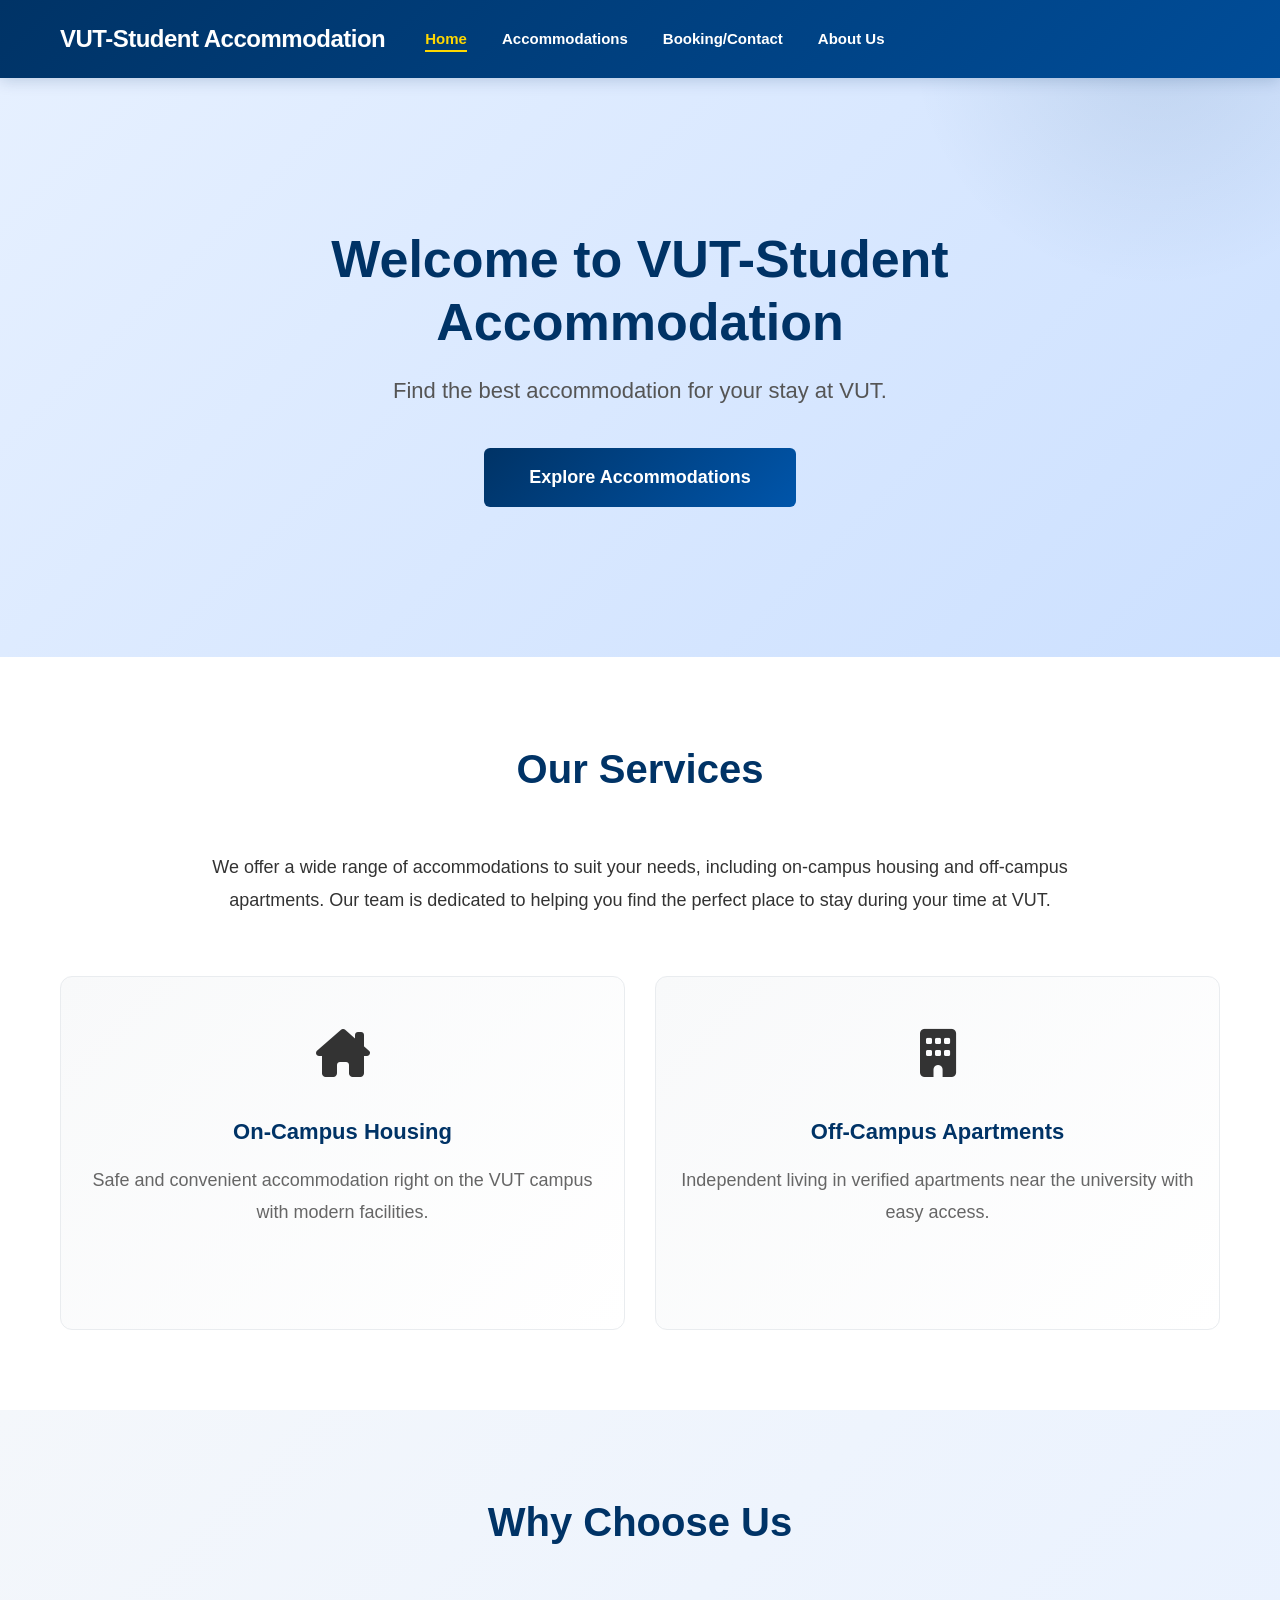
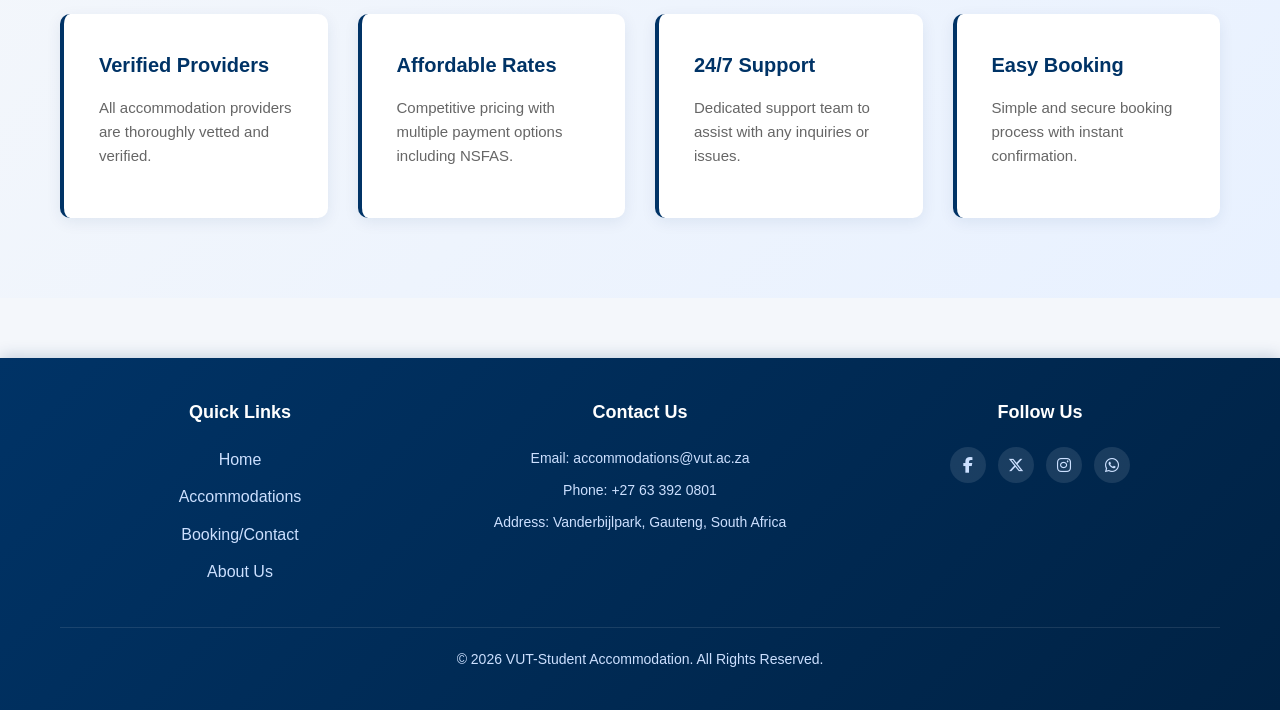
==== index.html @ ca124629 "Initial commit: VUT Student Accommodation Website with Font Awesome icons" ====
<!DOCTYPE html>
<html lang="en">
<head>
    <meta charset="UTF-8">
    <meta name="viewport" content="width=device-width, initial-scale=1.0">
    <title>VUT-Student Accommodation | Home</title>
    <link rel="stylesheet" href="css/styling.css">
    <link rel="stylesheet" href="https://cdnjs.cloudflare.com/ajax/libs/font-awesome/6.5.1/css/all.min.css">
</head>
<body>
    <header>
        <div class="header-container">
            <div class="logo">
                <a href="index.html">VUT-Student Accommodation</a>
            </div>
            <nav>
                <ul>
                    <li><a href="index.html" class="active">Home</a></li>
                    <li><a href="Accom.html">Accommodations</a></li>
                    <li><a href="Booking.html">Booking/Contact</a></li>
                    <li><a href="About.html">About Us</a></li>
                </ul>
            </nav>
        </div>
    </header>

    <main>
        <section id="hero">
            <div class="hero-content">
                <h1>Welcome to VUT-Student Accommodation</h1>
                <p>Find the best accommodation for your stay at VUT.</p>
                <a href="Accom.html" class="btn btn-primary">Explore Accommodations</a>
            </div>
        </section>

        <section id="services">
            <div class="container">
                <h2>Our Services</h2>
                <p>We offer a wide range of accommodations to suit your needs, including on-campus housing and off-campus apartments. Our team is dedicated to helping you find the perfect place to stay during your time at VUT.</p>
                
                <div class="services-grid">
                    <article class="service-card">
                        <div class="service-icon"><i class="fa-solid fa-house-chimney"></i></div>
                        <h3>On-Campus Housing</h3>
                        <p>Safe and convenient accommodation right on the VUT campus with modern facilities.</p>
                    </article>
                    <article class="service-card">
                        <div class="service-icon"><i class="fa-solid fa-building"></i></div>
                        <h3>Off-Campus Apartments</h3>
                        <p>Independent living in verified apartments near the university with easy access.</p>
                    </article>
                </div>
            </div>
        </section>

        <section id="features">
            <div class="container">
                <h2>Why Choose Us</h2>
                <div class="features-grid">
                    <div class="feature">
                        <h3>Verified Providers</h3>
                        <p>All accommodation providers are thoroughly vetted and verified.</p>
                    </div>
                    <div class="feature">
                        <h3>Affordable Rates</h3>
                        <p>Competitive pricing with multiple payment options including NSFAS.</p>
                    </div>
                    <div class="feature">
                        <h3>24/7 Support</h3>
                        <p>Dedicated support team to assist with any inquiries or issues.</p>
                    </div>
                    <div class="feature">
                        <h3>Easy Booking</h3>
                        <p>Simple and secure booking process with instant confirmation.</p>
                    </div>
                </div>
            </div>
        </section>
    </main>

    <footer>
        <div class="container">
            <div class="footer-content">
                <div class="footer-section">
                    <h4>Quick Links</h4>
                    <ul>
                        <li><a href="index.html">Home</a></li>
                        <li><a href="Accom.html">Accommodations</a></li>
                        <li><a href="Booking.html">Booking/Contact</a></li>
                        <li><a href="About.html">About Us</a></li>
                    </ul>
                </div>
                <div class="footer-section">
                    <h4>Contact Us</h4>
                    <p>Email: <a href="mailto:accommodations@vut.ac.za">accommodations@vut.ac.za</a></p>
                    <p>Phone: <a href="tel:+27633920801">+27 63 392 0801</a></p>
                    <p>Address: Vanderbijlpark, Gauteng, South Africa</p>
                </div>
                <div class="footer-section">
                    <h4>Follow Us</h4>
                    <ul class="social-links">
                        <li><a href="https://www.facebook.com/vutstudentaccommodation" target="_blank" title="Facebook"><i class="fa-brands fa-facebook-f"></i></a></li>
                        <li><a href="https://www.twitter.com/vutstudentaccom" target="_blank" title="Twitter"><i class="fa-brands fa-x-twitter"></i></a></li>
                        <li><a href="https://www.instagram.com/vutstudentaccommodation" target="_blank" title="Instagram"><i class="fa-brands fa-instagram"></i></a></li>
                        <li><a href="https://wa.me/27633920801" target="_blank" title="WhatsApp"><i class="fa-brands fa-whatsapp"></i></a></li>
                    </ul>
                </div>
            </div>
            <div class="footer-bottom">
                <p>&copy; 2026 VUT-Student Accommodation. All Rights Reserved.</p>
            </div>
        </div>
    </footer>
</body>
</html>
---- css/styling.css ----
* {
    margin: 0;
    padding: 0;
    box-sizing: border-box;
}

html {
    scroll-behavior: smooth;
}

body {
    font-family: 'Segoe UI', Tahoma, Geneva, Verdana, sans-serif;
    line-height: 1.6;
    background-color: #f4f7fb;
    color: #333;
}

a {
    text-decoration: none;
    color: inherit;
}

ul {
    list-style: none;
}

.container {
    max-width: 1200px;
    margin: 0 auto;
    padding: 0 20px;
}

section {
    padding: 80px 20px;
}

h1, h2 {
    margin-bottom: 20px;
    color: #003366;
}

p {
    margin-bottom: 15px;
}

header {
    background: linear-gradient(135deg, #003366 0%, #004d99 100%);
    color: white;
    padding: 0;
    position: sticky;
    top: 0;
    z-index: 100;
    box-shadow: 0 2px 15px rgba(0, 51, 102, 0.2);
}

.header-container {
    max-width: 1200px;
    margin: 0 auto;
    padding: 20px;
    display: flex;
    justify-content: space-between;
    align-items: center;
    gap: 40px;
}

.logo a {
    color: white;
    font-size: 24px;
    font-weight: bold;
    letter-spacing: -0.5px;
    transition: opacity 0.3s ease;
}

.logo a:hover {
    opacity: 0.8;
}

nav {
    flex: 1;
}

nav ul {
    display: flex;
    gap: 35px;
}

nav ul li a {
    color: white;
    font-weight: 600;
    position: relative;
    transition: color 0.3s ease;
    font-size: 15px;
}

nav ul li a:after {
    content: '';
    position: absolute;
    bottom: -5px;
    left: 0;
    width: 0;
    height: 2px;
    background-color: #ffd700;
    transition: width 0.3s ease;
}

nav ul li a:hover:after,
nav ul li a.active:after {
    width: 100%;
}

nav ul li a:hover,
nav ul li a.active {
    color: #ffd700;
}

#hero {
    background: linear-gradient(135deg, #e6f0ff 0%, #cce0ff 100%);
    text-align: center;
    padding: 150px 20px;
    position: relative;
    overflow: hidden;
}

#hero::before {
    content: '';
    position: absolute;
    top: -50%;
    right: -10%;
    width: 500px;
    height: 500px;
    background: radial-gradient(circle, rgba(0, 51, 102, 0.1) 0%, transparent 70%);
    border-radius: 50%;
}

.hero-content {
    position: relative;
    z-index: 2;
    max-width: 800px;
    margin: 0 auto;
}

#hero h1 {
    font-size: 52px;
    color: #003366;
    margin-bottom: 20px;
    line-height: 1.2;
}

#hero p {
    font-size: 22px;
    color: #555;
    margin-bottom: 40px;
}

#services {
    background-color: white;
    text-align: center;
}

#services h2 {
    font-size: 40px;
    margin-bottom: 50px;
}

#services p {
    max-width: 900px;
    margin: 0 auto 60px;
    font-size: 18px;
    line-height: 1.8;
}

.services-grid {
    display: grid;
    grid-template-columns: repeat(auto-fit, minmax(280px, 1fr));
    gap: 30px;
    margin-top: 50px;
}

.service-card {
    background: linear-gradient(135deg, #f8f9fa 0%, #ffffff 100%);
    padding: 40px 25px;
    border-radius: 12px;
    transition: all 0.3s ease;
    border: 1px solid #e9ecef;
    cursor: pointer;
}

.service-card:hover {
    transform: translateY(-10px);
    box-shadow: 0 15px 40px rgba(0, 51, 102, 0.15);
    background: linear-gradient(135deg, #ffffff 0%, #f0f4ff 100%);
    border-color: #003366;
}

.service-icon {
    font-size: 48px;
    margin-bottom: 20px;
    display: inline-block;
    animation: float 3s ease-in-out infinite;
}

@keyframes float {
    0%, 100% {
        transform: translateY(0);
    }
    50% {
        transform: translateY(-10px);
    }
}

.service-card h3 {
    font-size: 22px;
    margin-bottom: 15px;
    color: #003366;
}

.service-card p {
    color: #666;
    font-size: 16px;
}

#features {
    background: linear-gradient(135deg, #f4f7fb 0%, #e8f1ff 100%);
}

#features h2 {
    font-size: 40px;
    text-align: center;
    margin-bottom: 60px;
}

.features-grid {
    display: grid;
    grid-template-columns: repeat(auto-fit, minmax(250px, 1fr));
    gap: 30px;
}

.feature {
    background: white;
    padding: 35px;
    border-radius: 10px;
    box-shadow: 0 4px 15px rgba(0, 51, 102, 0.08);
    border-left: 4px solid #003366;
    transition: all 0.3s ease;
}

.feature:hover {
    transform: translateX(5px);
    box-shadow: 0 8px 25px rgba(0, 51, 102, 0.15);
}

.feature h3 {
    color: #003366;
    margin-bottom: 15px;
    font-size: 20px;
}

.feature p {
    color: #666;
    font-size: 15px;
}

#contact {
    background-color: #f9fbfd;
}

#contact h2 {
    text-align: center;
    font-size: 40px;
    margin-bottom: 20px;
}

#contact > p {
    text-align: center;
    max-width: 800px;
    margin: 0 auto 60px;
    font-size: 18px;
    color: #666;
}

.contact-wrapper {
    display: grid;
    grid-template-columns: 1fr 1fr;
    gap: 40px;
    margin-top: 40px;
}

.contact-info {
    background: white;
    padding: 40px;
    border-radius: 10px;
    box-shadow: 0 4px 20px rgba(0, 0, 0, 0.08);
    border-left: 5px solid #003366;
}

.info-item {
    margin-bottom: 30px;
    padding-bottom: 30px;
    border-bottom: 1px solid #e9ecef;
    display: flex;
    gap: 20px;
    align-items: flex-start;
}

.info-item:last-child {
    margin-bottom: 0;
    padding-bottom: 0;
    border-bottom: none;
}

.info-icon {
    font-size: 32px;
    flex-shrink: 0;
    display: flex;
    align-items: center;
    justify-content: center;
    width: 50px;
    height: 50px;
    background: linear-gradient(135deg, #e6f0ff 0%, #cce0ff 100%);
    border-radius: 10px;
    transition: all 0.3s ease;
}

.info-item:hover .info-icon {
    background: linear-gradient(135deg, #003366 0%, #0055aa 100%);
    transform: scale(1.1);
}

.info-text {
    flex: 1;
}

.info-text strong {
    color: #003366;
    display: block;
    margin-bottom: 8px;
    font-size: 16px;
}

.info-text a {
    color: #0055aa;
    transition: color 0.3s ease;
    text-decoration: underline;
}

.info-text a:hover {
    color: #003366;
}

.contact-form {
    background: white;
    padding: 40px;
    border-radius: 10px;
    box-shadow: 0 4px 20px rgba(0, 0, 0, 0.08);
}

.form-group {
    margin-bottom: 25px;
}

.form-group label {
    display: block;
    font-weight: 600;
    margin-bottom: 10px;
    color: #003366;
    font-size: 15px;
}

.form-group input,
.form-group textarea {
    width: 100%;
    padding: 14px 16px;
    border: 2px solid #e9ecef;
    border-radius: 6px;
    font-size: 16px;
    font-family: inherit;
    transition: all 0.3s ease;
    background-color: #f8f9fa;
}

.form-group input:focus,
.form-group textarea:focus {
    outline: none;
    border-color: #003366;
    background-color: white;
    box-shadow: 0 0 0 3px rgba(0, 51, 102, 0.1);
}

.form-group textarea {
    resize: vertical;
    min-height: 120px;
}

.btn {
    display: inline-block;
    background: linear-gradient(135deg, #003366 0%, #0055aa 100%);
    color: white;
    padding: 12px 30px;
    border: none;
    border-radius: 6px;
    cursor: pointer;
    font-size: 16px;
    font-weight: 600;
    transition: all 0.3s ease;
}

.btn:hover {
    background: linear-gradient(135deg, #0055aa 0%, #003d7a 100%);
    transform: translateY(-2px);
    box-shadow: 0 8px 20px rgba(0, 51, 102, 0.3);
}

.btn:active {
    transform: translateY(0);
}

.btn-primary {
    padding: 15px 45px;
    font-size: 18px;
}

.btn-small {
    padding: 8px 20px;
    font-size: 14px;
}

footer {
    background: linear-gradient(135deg, #003366 0%, #002244 100%);
    color: white;
    text-align: center;
    padding: 40px 20px;
    margin-top: 60px;
    box-shadow: 0 -2px 15px rgba(0, 51, 102, 0.2);
}

footer p {
    margin: 0;
    font-size: 15px;
}

#about-hero {
    background: linear-gradient(135deg, #e6f0ff 0%, #cce0ff 100%);
    text-align: center;
    padding: 100px 20px;
}

#about-hero h1 {
    font-size: 48px;
    margin-bottom: 20px;
}

#about-hero .lead {
    font-size: 20px;
    color: #555;
    max-width: 700px;
    margin: 0 auto;
}

#about-content {
    background-color: white;
}

.about-section {
    max-width: 900px;
    margin: 0 auto 60px;
    padding: 40px;
    background: linear-gradient(135deg, #f8f9fa 0%, #ffffff 100%);
    border-radius: 10px;
    border-left: 5px solid #003366;
    box-shadow: 0 4px 15px rgba(0, 51, 102, 0.08);
    transition: all 0.3s ease;
}

.about-section:hover {
    transform: translateX(5px);
    box-shadow: 0 8px 25px rgba(0, 51, 102, 0.15);
}

.about-section h2 {
    font-size: 32px;
    margin-bottom: 20px;
}

.values-list {
    display: grid;
    grid-template-columns: repeat(auto-fit, minmax(200px, 1fr));
    gap: 25px;
    margin-top: 30px;
}

.value-item {
    background: white;
    padding: 25px;
    border-radius: 8px;
    border: 2px solid #e9ecef;
    transition: all 0.3s ease;
}

.value-item:hover {
    border-color: #003366;
    background: linear-gradient(135deg, #f8f9fa 0%, #ffffff 100%);
    box-shadow: 0 6px 15px rgba(0, 51, 102, 0.1);
}

.value-item h3 {
    color: #003366;
    margin-bottom: 10px;
    font-size: 18px;
}

.value-item p {
    color: #666;
    font-size: 14px;
}

.features-list {
    list-style: none;
    margin-top: 25px;
}

.features-list li {
    padding: 15px 0;
    padding-left: 35px;
    position: relative;
    color: #555;
    font-size: 16px;
}

.features-list li:before {
    content: '-';
    position: absolute;
    left: 0;
    color: #003366;
    font-weight: bold;
    font-size: 20px;
}

#accommodations-header {
    background: linear-gradient(135deg, #e6f0ff 0%, #cce0ff 100%);
    text-align: center;
}

#accommodations-header h1 {
    font-size: 48px;
    margin-bottom: 20px;
}

#accommodations-header p {
    font-size: 20px;
    color: #555;
    max-width: 700px;
    margin: 0 auto;
}

#accommodations {
    background-color: white;
}

.filter-section {
    text-align: center;
    margin-bottom: 60px;
}

.filter-section h2 {
    margin-bottom: 30px;
    font-size: 28px;
}

.filter-buttons {
    display: flex;
    justify-content: center;
    gap: 15px;
    flex-wrap: wrap;
}

.filter-btn {
    padding: 12px 28px;
    border: 2px solid #003366;
    background-color: white;
    color: #003366;
    border-radius: 25px;
    cursor: pointer;
    font-weight: 600;
    transition: all 0.3s ease;
    font-size: 15px;
}

.filter-btn:hover {
    background-color: #003366;
    color: white;
    transform: translateY(-2px);
}

.filter-btn.active {
    background-color: #003366;
    color: white;
}

.cards {
    display: grid;
    grid-template-columns: repeat(auto-fill, minmax(320px, 1fr));
    gap: 30px;
    margin-top: 40px;
}

.card {
    background: white;
    border-radius: 10px;
    overflow: hidden;
    box-shadow: 0 4px 15px rgba(0, 0, 0, 0.08);
    transition: all 0.3s ease;
    display: flex;
    flex-direction: column;
}

.card:hover {
    transform: translateY(-10px);
    box-shadow: 0 15px 40px rgba(0, 51, 102, 0.2);
}

.card-image {
    position: relative;
    overflow: hidden;
    height: 220px;
}

.card-image img {
    width: 100%;
    height: 100%;
    object-fit: cover;
    transition: transform 0.3s ease;
}

.card:hover .card-image img {
    transform: scale(1.1);
}

.badge {
    position: absolute;
    top: 12px;
    right: 12px;
    background: linear-gradient(135deg, #ffd700 0%, #ffed4e 100%);
    color: #003366;
    padding: 6px 15px;
    border-radius: 20px;
    font-size: 12px;
    font-weight: bold;
    box-shadow: 0 2px 10px rgba(0, 0, 0, 0.2);
}

.card-content {
    padding: 25px;
    display: flex;
    flex-direction: column;
    flex-grow: 1;
}

.card-content h3 {
    color: #003366;
    font-size: 22px;
    margin-bottom: 15px;
}

.accommodation-details {
    margin-bottom: 20px;
    flex-grow: 1;
}

.accommodation-details p {
    margin-bottom: 12px;
    font-size: 14px;
    color: #666;
    line-height: 1.5;
}

.accommodation-details strong {
    color: #003366;
}

.card-footer {
    display: flex;
    justify-content: center;
    align-items: center;
    padding-top: 15px;
    border-top: 1px solid #e9ecef;
}

.rating {
    display: flex;
    align-items: center;
    gap: 8px;
}

.stars {
    color: #ffc107;
    font-size: 14px;
}

.review-count {
    font-size: 12px;
    color: #999;
}

#team {
    background: linear-gradient(135deg, #f4f7fb 0%, #e8f1ff 100%);
}

#team h2 {
    text-align: center;
    font-size: 40px;
    margin-bottom: 15px;
}

#team > .container > p {
    text-align: center;
    color: #666;
    font-size: 18px;
    max-width: 700px;
    margin: 0 auto 60px;
}

.team-grid {
    display: grid;
    grid-template-columns: repeat(auto-fit, minmax(260px, 1fr));
    gap: 35px;
    margin-top: 50px;
}

.team-member {
    background: white;
    border-radius: 12px;
    overflow: hidden;
    box-shadow: 0 6px 20px rgba(0, 51, 102, 0.1);
    transition: all 0.3s ease;
    display: flex;
    flex-direction: column;
}

.team-member:hover {
    transform: translateY(-15px);
    box-shadow: 0 15px 40px rgba(0, 51, 102, 0.2);
}

.team-image {
    width: 100%;
    height: 280px;
    overflow: hidden;
    position: relative;
    background: linear-gradient(135deg, #e6f0ff 0%, #cce0ff 100%);
}

.team-image img {
    width: 100%;
    height: 100%;
    object-fit: cover;
    transition: transform 0.3s ease;
}

.team-member:hover .team-image img {
    transform: scale(1.08);
}

.team-info {
    padding: 30px 25px;
    text-align: center;
    flex-grow: 1;
    display: flex;
    flex-direction: column;
}

.team-info h3 {
    font-size: 22px;
    color: #003366;
    margin-bottom: 8px;
}

.team-role {
    color: #0055aa;
    font-weight: 600;
    font-size: 14px;
    margin-bottom: 12px;
}

.team-bio {
    color: #666;
    font-size: 15px;
    line-height: 1.6;
    flex-grow: 1;
}

@media (max-width: 768px) {
    header {
        padding: 0;
    }

    .header-container {
        flex-direction: column;
        gap: 15px;
        padding: 15px;
    }

    .logo a {
        font-size: 20px;
    }

    nav ul {
        flex-direction: column;
        gap: 15px;
    }

    #hero h1 {
        font-size: 36px;
    }

    #hero p {
        font-size: 18px;
    }

    #services h2,
    #features h2,
    #contact h2,
    #team h2 {
        font-size: 32px;
    }

    .services-grid,
    .features-grid {
        grid-template-columns: 1fr;
    }

    .contact-wrapper {
        grid-template-columns: 1fr;
    }

    .contact-form,
    .contact-info {
        padding: 25px;
    }

    #about-hero h1 {
        font-size: 32px;
    }

    .about-section {
        padding: 25px;
    }

    .values-list {
        grid-template-columns: 1fr;
    }

    .team-grid {
        grid-template-columns: repeat(auto-fit, minmax(200px, 1fr));
        gap: 25px;
    }

    .team-image {
        height: 220px;
    }

    .team-info {
        padding: 20px;
    }

    .filter-buttons {
        gap: 10px;
    }

    .filter-btn {
        padding: 10px 20px;
        font-size: 13px;
    }

    .cards {
        grid-template-columns: 1fr;
    }

    .card-footer {
        flex-direction: column;
        gap: 15px;
        align-items: flex-start;
    }

    .btn-small {
        width: 100%;
        text-align: center;
    }
}

.modal-toggle {
    display: none;
}

.modal-overlay {
    position: fixed;
    top: 0;
    left: 0;
    width: 100%;
    height: 100%;
    background-color: rgba(0, 0, 0, 0.6);
    display: flex;
    justify-content: center;
    align-items: center;
    opacity: 0;
    visibility: hidden;
    transition: all 0.3s ease;
    z-index: 1000;
}

.modal-toggle:checked ~ .modal-overlay {
    opacity: 1;
    visibility: visible;
}

.modal {
    background: white;
    border-radius: 12px;
    max-width: 600px;
    width: 90%;
    max-height: 85vh;
    overflow-y: auto;
    position: relative;
    box-shadow: 0 20px 60px rgba(0, 51, 102, 0.3);
    animation: slideIn 0.3s ease;
}

@keyframes slideIn {
    from {
        opacity: 0;
        transform: translateY(-30px);
    }
    to {
        opacity: 1;
        transform: translateY(0);
    }
}

.modal-close {
    position: absolute;
    top: 20px;
    right: 25px;
    font-size: 32px;
    cursor: pointer;
    color: #999;
    transition: color 0.3s ease;
    width: 35px;
    height: 35px;
    display: flex;
    align-items: center;
    justify-content: center;
    border-radius: 50%;
    background: #f5f5f5;
}

.modal-close:hover {
    color: #003366;
    background: #e9ecef;
}

.modal-content {
    padding: 40px;
}

.modal-content h2 {
    font-size: 28px;
    color: #003366;
    margin-bottom: 10px;
}

.modal-content > p {
    color: #666;
    margin-bottom: 30px;
    font-size: 16px;
}

.booking-form {
    display: flex;
    flex-direction: column;
    gap: 20px;
}

.form-row {
    display: grid;
    grid-template-columns: 1fr 1fr;
    gap: 20px;
}

.booking-form .form-group {
    margin-bottom: 0;
}

.booking-form label {
    display: block;
    font-weight: 600;
    margin-bottom: 10px;
    color: #003366;
    font-size: 14px;
}

.booking-form input,
.booking-form select,
.booking-form textarea {
    width: 100%;
    padding: 12px 15px;
    border: 2px solid #e9ecef;
    border-radius: 6px;
    font-size: 15px;
    font-family: inherit;
    transition: all 0.3s ease;
    background-color: #f8f9fa;
}

.booking-form input:focus,
.booking-form select:focus,
.booking-form textarea:focus {
    outline: none;
    border-color: #003366;
    background-color: white;
    box-shadow: 0 0 0 3px rgba(0, 51, 102, 0.1);
}

.booking-form select {
    cursor: pointer;
    appearance: none;
    background-image: url("data:image/svg+xml,%3Csvg xmlns='http://www.w3.org/2000/svg' width='12' height='12' viewBox='0 0 12 12'%3E%3Cpath fill='%23003366' d='M6 9L1 4h10z'/%3E%3C/svg%3E");
    background-repeat: no-repeat;
    background-position: right 12px center;
    padding-right: 35px;
}

.form-actions {
    display: flex;
    gap: 15px;
    margin-top: 25px;
    padding-top: 20px;
    border-top: 1px solid #e9ecef;
}

.form-actions .btn {
    flex: 1;
    text-align: center;
    padding: 13px 20px;
}

.btn-cancel {
    background: linear-gradient(135deg, #e9ecef 0%, #dee2e6 100%);
    color: #333;
    cursor: pointer;
}

.btn-cancel:hover {
    background: linear-gradient(135deg, #dee2e6 0%, #ced4da 100%);
}

@media (max-width: 600px) {
    .modal {
        width: 95%;
        max-height: 90vh;
    }

    .modal-content {
        padding: 25px;
    }

    .modal-content h2 {
        font-size: 24px;
    }

    .form-row {
        grid-template-columns: 1fr;
    }

    .form-actions {
        flex-direction: column;
    }

    .form-actions .btn {
        width: 100%;
    }

    .modal-close {
        top: 15px;
        right: 15px;
        font-size: 28px;
        width: 30px;
        height: 30px;
    }
}

#safety-tips {
    background-color: white;
}

#safety-tips h2 {
    text-align: center;
    font-size: 40px;
    margin-bottom: 15px;
}

#safety-tips > .container > p {
    text-align: center;
    color: #666;
    font-size: 18px;
    max-width: 700px;
    margin: 0 auto 60px;
}

.safety-tips-grid {
    display: grid;
    grid-template-columns: repeat(auto-fit, minmax(250px, 1fr));
    gap: 30px;
    margin-bottom: 60px;
}

.safety-card {
    background: linear-gradient(135deg, #f8f9fa 0%, #ffffff 100%);
    padding: 30px;
    border-radius: 10px;
    border: 2px solid #e9ecef;
    transition: all 0.3s ease;
}

.safety-card:hover {
    border-color: #003366;
    box-shadow: 0 10px 30px rgba(0, 51, 102, 0.15);
    transform: translateY(-5px);
}

.safety-card h3 {
    color: #003366;
    margin-bottom: 20px;
    font-size: 20px;
}

.safety-card h3 i {
    margin-right: 10px;
}

.safety-card ul {
    list-style: none;
}

.safety-card li {
    padding-left: 25px;
    position: relative;
    margin-bottom: 12px;
    color: #555;
    font-size: 14px;
}

.safety-card li:before {
    content: '•';
    position: absolute;
    left: 0;
    color: #003366;
    font-weight: bold;
}

.safety-section {
    background: linear-gradient(135deg, #f8f9fa 0%, #ffffff 100%);
    padding: 40px;
    border-radius: 10px;
    border-left: 5px solid #003366;
    margin-bottom: 40px;
}

.safety-section h3 {
    color: #003366;
    font-size: 24px;
    margin-bottom: 25px;
}

.safety-table {
    width: 100%;
    border-collapse: collapse;
    margin-bottom: 30px;
}

.safety-table thead {
    background: linear-gradient(135deg, #003366 0%, #004d99 100%);
    color: white;
}

.safety-table th {
    padding: 15px;
    text-align: left;
    font-weight: 600;
}

.safety-table td {
    padding: 15px;
    border-bottom: 1px solid #e9ecef;
    color: #555;
}

.safety-table tbody tr:hover {
    background-color: #f0f4ff;
}

.safety-table tbody tr:last-child td {
    border-bottom: none;
}

.red-flags {
    display: grid;
    grid-template-columns: repeat(auto-fit, minmax(250px, 1fr));
    gap: 20px;
}

.red-flags p {
    background: #ffe6e6;
    border-left: 4px solid #dc3545;
    padding: 15px;
    border-radius: 4px;
    color: #721c24;
    font-size: 15px;
}

#booking-hero {
    background: linear-gradient(135deg, #e6f0ff 0%, #cce0ff 100%);
    text-align: center;
    padding: 100px 20px;
}

#booking-hero h1 {
    font-size: 48px;
    margin-bottom: 20px;
    color: #003366;
}

#booking-hero .lead {
    font-size: 20px;
    color: #555;
    max-width: 700px;
    margin: 0 auto;
}

#booking-info {
    background-color: white;
}

.booking-intro h2 {
    text-align: center;
    font-size: 36px;
    margin-bottom: 50px;
    color: #003366;
}

.steps-grid {
    display: grid;
    grid-template-columns: repeat(auto-fit, minmax(220px, 1fr));
    gap: 30px;
    margin-bottom: 60px;
}

.step-card {
    background: linear-gradient(135deg, #f8f9fa 0%, #ffffff 100%);
    padding: 30px;
    border-radius: 10px;
    text-align: center;
    border: 2px solid #e9ecef;
    transition: all 0.3s ease;
}

.step-card:hover {
    border-color: #003366;
    box-shadow: 0 10px 30px rgba(0, 51, 102, 0.15);
    transform: translateY(-5px);
}

.step-number {
    background: linear-gradient(135deg, #003366 0%, #004d99 100%);
    color: white;
    width: 50px;
    height: 50px;
    border-radius: 50%;
    display: flex;
    align-items: center;
    justify-content: center;
    font-size: 24px;
    font-weight: bold;
    margin: 0 auto 20px;
}

.step-card h3 {
    color: #003366;
    margin-bottom: 15px;
    font-size: 20px;
}

.step-card p {
    color: #555;
    font-size: 14px;
    line-height: 1.6;
}

.step-card a {
    color: #003366;
    text-decoration: underline;
    font-weight: 600;
}

.step-card a:hover {
    color: #0055aa;
}

#booking-form-section {
    background: linear-gradient(135deg, #f4f7fb 0%, #e8f1ff 100%);
}

.booking-form-wrapper {
    display: grid;
    grid-template-columns: 1fr 300px;
    gap: 40px;
}

.booking-form-container {
    background: white;
    padding: 40px;
    border-radius: 10px;
    box-shadow: 0 4px 15px rgba(0, 51, 102, 0.1);
}

.booking-form-container h2 {
    font-size: 32px;
    color: #003366;
    margin-bottom: 10px;
}

.booking-form-container > p {
    color: #666;
    margin-bottom: 30px;
    font-size: 16px;
}

.booking-sidebar {
    display: flex;
    flex-direction: column;
    gap: 25px;
}

.sidebar-box {
    background: white;
    padding: 25px;
    border-radius: 10px;
    box-shadow: 0 4px 15px rgba(0, 51, 102, 0.1);
    border-top: 4px solid #003366;
}

.sidebar-box h3 {
    color: #003366;
    font-size: 18px;
    margin-bottom: 15px;
}

.sidebar-box p {
    color: #555;
    font-size: 14px;
    margin-bottom: 10px;
}

.sidebar-box a {
    color: #003366;
    font-weight: 600;
    text-decoration: none;
}

.sidebar-box a:hover {
    text-decoration: underline;
}

.sidebar-box ul {
    list-style: none;
}

.sidebar-box li {
    color: #555;
    font-size: 14px;
    padding-left: 20px;
    position: relative;
    margin-bottom: 8px;
}

.sidebar-box li:before {
    content: '•';
    position: absolute;
    left: 0;
    color: #003366;
    font-weight: bold;
}

#contact-section {
    background: white;
}

#contact-section h2 {
    text-align: center;
    font-size: 36px;
    margin-bottom: 15px;
    color: #003366;
}

#contact-section > .container > p {
    text-align: center;
    color: #666;
    font-size: 16px;
    max-width: 700px;
    margin: 0 auto 40px;
}

.contact-form {
    max-width: 700px;
    margin: 0 auto;
    background: linear-gradient(135deg, #f8f9fa 0%, #ffffff 100%);
    padding: 40px;
    border-radius: 10px;
    border: 2px solid #e9ecef;
}

.contact-form label {
    display: block;
    font-weight: 600;
    margin-bottom: 10px;
    color: #003366;
    font-size: 14px;
}

.contact-form input,
.contact-form select,
.contact-form textarea {
    width: 100%;
    padding: 12px 15px;
    border: 2px solid #e9ecef;
    border-radius: 6px;
    font-size: 15px;
    font-family: inherit;
    transition: all 0.3s ease;
    background-color: #f8f9fa;
    margin-bottom: 20px;
}

.contact-form input:focus,
.contact-form select:focus,
.contact-form textarea:focus {
    outline: none;
    border-color: #003366;
    background-color: white;
    box-shadow: 0 0 0 3px rgba(0, 51, 102, 0.1);
}

.btn-secondary {
    background: linear-gradient(135deg, #6c757d 0%, #5a6268 100%);
    color: white;
    padding: 12px 30px;
    cursor: pointer;
}

.btn-secondary:hover {
    background: linear-gradient(135deg, #5a6268 0%, #495057 100%);
    transform: translateY(-2px);
    box-shadow: 0 6px 15px rgba(0, 0, 0, 0.2);
}

#faq-section {
    background: linear-gradient(135deg, #f4f7fb 0%, #e8f1ff 100%);
}

#faq-section h2 {
    text-align: center;
    font-size: 40px;
    margin-bottom: 50px;
    color: #003366;
}

.faq-grid {
    display: grid;
    grid-template-columns: repeat(auto-fit, minmax(300px, 1fr));
    gap: 30px;
}

.faq-item {
    background: white;
    padding: 30px;
    border-radius: 10px;
    border-left: 5px solid #003366;
    box-shadow: 0 4px 15px rgba(0, 51, 102, 0.08);
    transition: all 0.3s ease;
}

.faq-item:hover {
    box-shadow: 0 8px 25px rgba(0, 51, 102, 0.15);
    transform: translateY(-5px);
}

.faq-item h3 {
    color: #003366;
    font-size: 18px;
    margin-bottom: 15px;
}

.faq-item p {
    color: #555;
    font-size: 15px;
    line-height: 1.7;
}

.footer-content {
    display: grid;
    grid-template-columns: repeat(auto-fit, minmax(250px, 1fr));
    gap: 40px;
    margin-bottom: 30px;
}

.footer-section h4 {
    color: white;
    font-size: 18px;
    margin-bottom: 20px;
}

.footer-section ul {
    list-style: none;
}

.footer-section ul li {
    margin-bottom: 12px;
}

.footer-section a {
    color: #cce0ff;
    transition: color 0.3s ease;
}

.footer-section a:hover {
    color: #ffd700;
}

.footer-section p {
    color: #cce0ff;
    font-size: 14px;
    margin-bottom: 10px;
}

.social-links {
    display: flex;
    justify-content: center;
    gap: 12px;
    flex-wrap: wrap;
}

.social-links li {
    margin-bottom: 0;
}

.social-links a {
    display: flex;
    align-items: center;
    justify-content: center;
    width: 36px;
    height: 36px;
    background: rgba(255, 255, 255, 0.1);
    border-radius: 50%;
    color: #cce0ff !important;
    font-size: 16px;
    transition: all 0.3s ease;
    text-decoration: none !important;
}

.social-links a:hover {
    background: #ffd700;
    color: #003366 !important;
    transform: translateY(-3px);
    box-shadow: 0 4px 10px rgba(0, 0, 0, 0.3);
}

.footer-bottom {
    text-align: center;
    padding-top: 20px;
    border-top: 1px solid rgba(255, 255, 255, 0.1);
}

.footer-bottom p {
    color: #cce0ff;
    font-size: 14px;
}

@media (max-width: 768px) {
    .booking-form-wrapper {
        grid-template-columns: 1fr;
    }

    .booking-sidebar {
        order: -1;
    }

    .step-card {
        padding: 25px;
    }

    .safety-table {
        font-size: 13px;
    }

    .safety-table th,
    .safety-table td {
        padding: 12px;
    }

    .faq-grid {
        grid-template-columns: 1fr;
    }

    .footer-content {
        grid-template-columns: 1fr;
        gap: 30px;
    }

    #booking-hero h1 {
        font-size: 36px;
    }

    #booking-hero .lead {
        font-size: 18px;
    }

    .booking-intro h2 {
        font-size: 28px;
    }

    #contact-section h2 {
        font-size: 28px;
    }

    #faq-section h2 {
        font-size: 32px;
    }
}
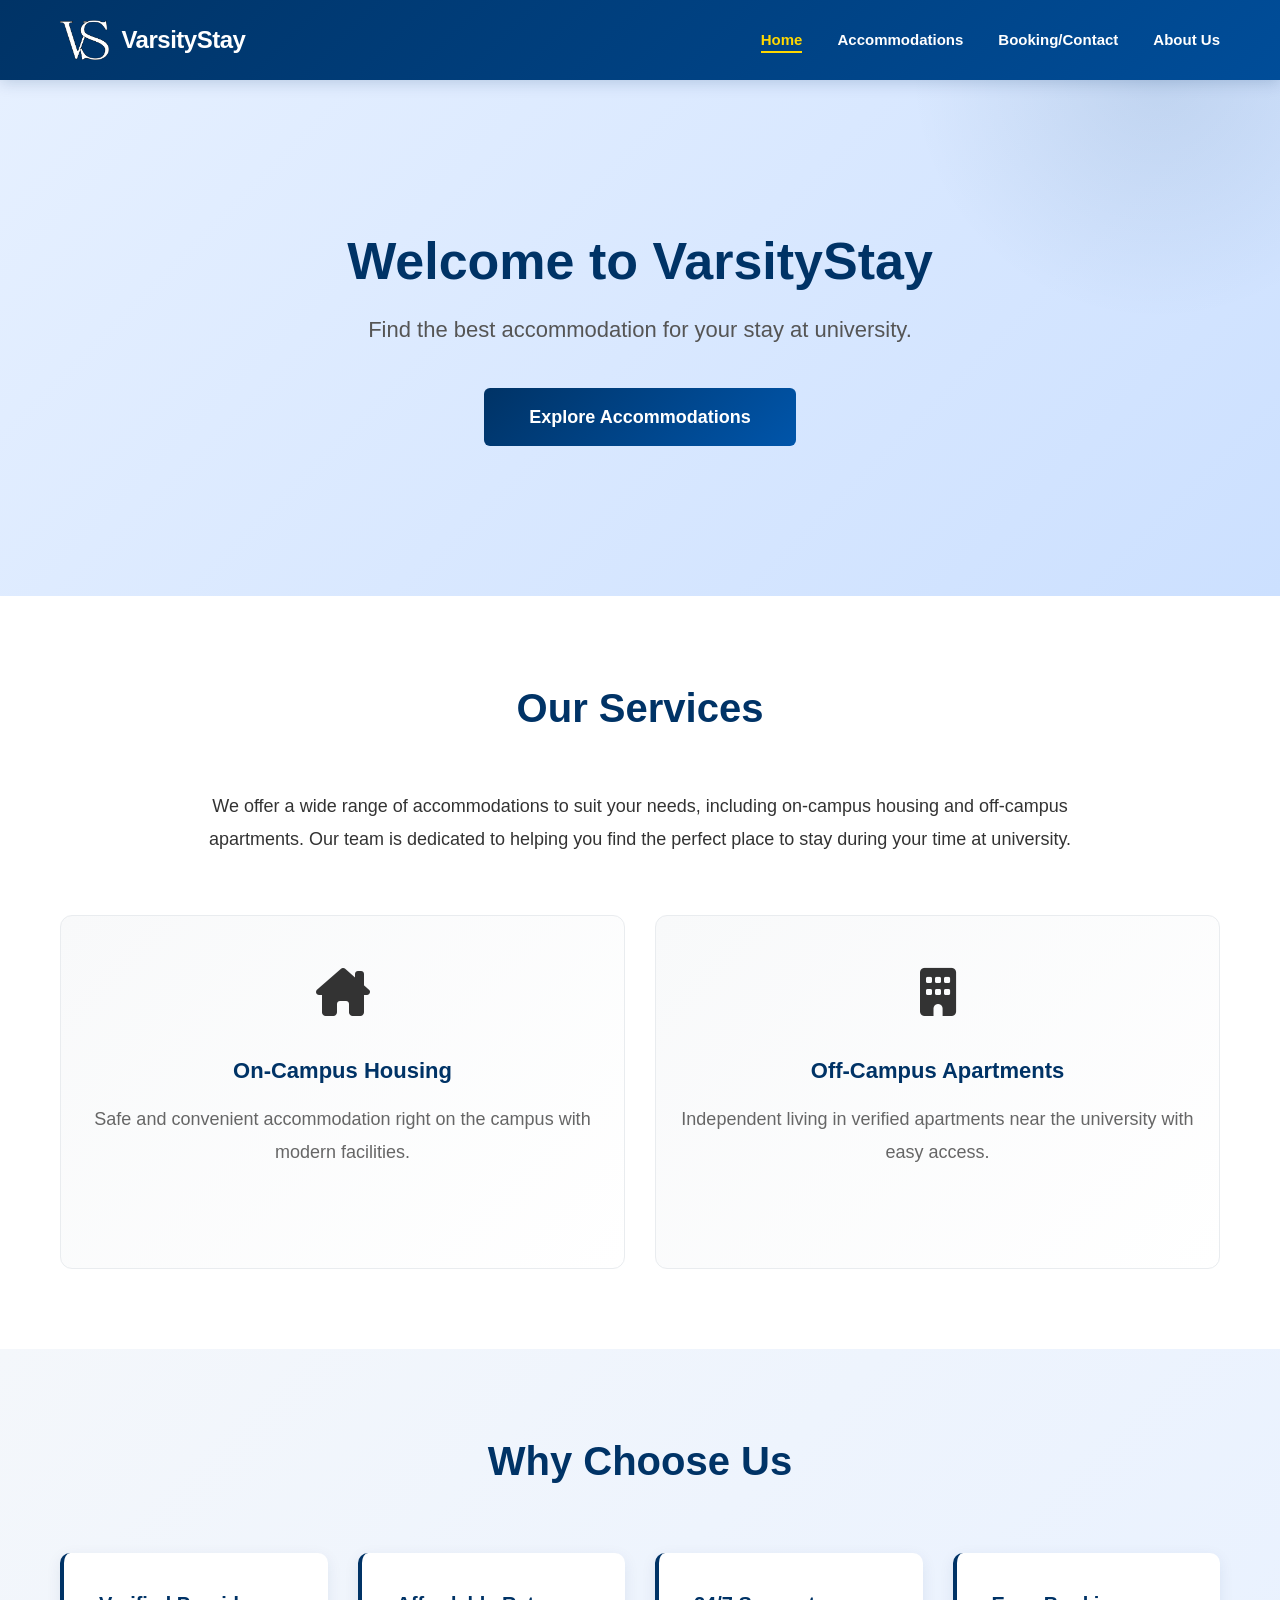
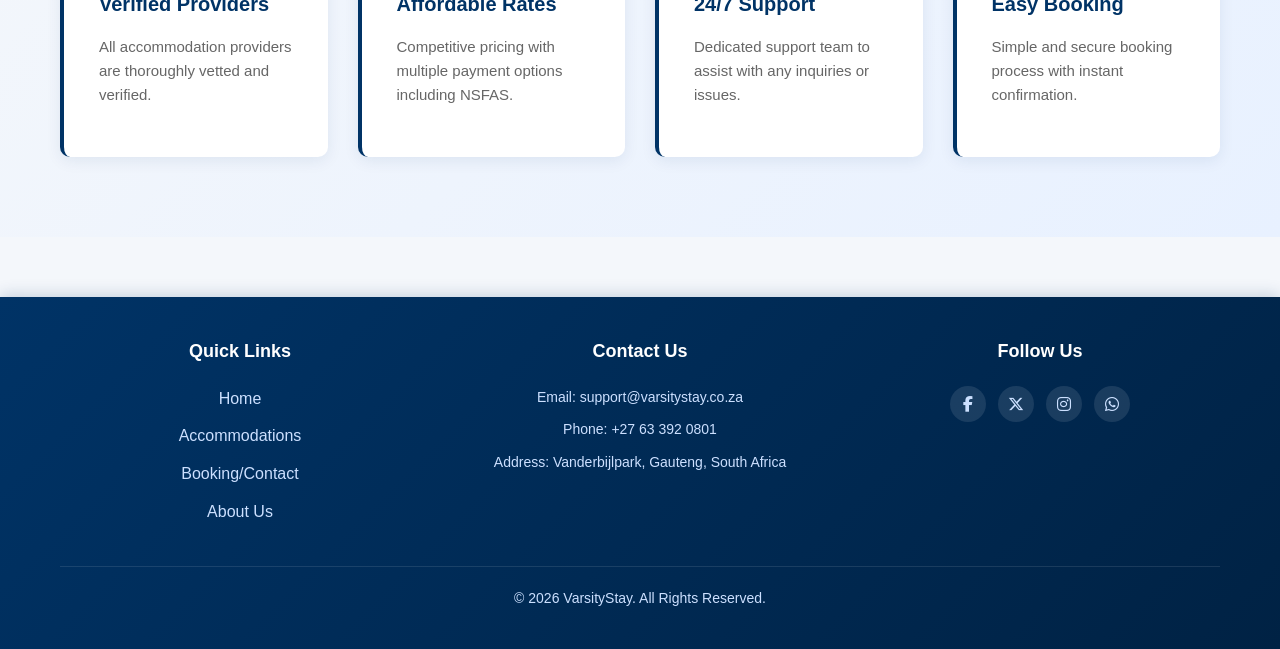
==== commit 4c58fd96: "Institutions Added and The logo and head Icon added, The name changed from Vut-accommodations to var" ====
--- a/index.html
+++ b/index.html
@@ -3,15 +3,16 @@
 <head>
     <meta charset="UTF-8">
     <meta name="viewport" content="width=device-width, initial-scale=1.0">
-    <title>VUT-Student Accommodation | Home</title>
-    <link rel="stylesheet" href="css/styling.css">
+    <title>VarsityStay | Home</title>
+    <link rel="icon" type="image/png" href="images/VS.png">
+    <link rel="stylesheet" href="css/style.css">
     <link rel="stylesheet" href="https://cdnjs.cloudflare.com/ajax/libs/font-awesome/6.5.1/css/all.min.css">
 </head>
 <body>
     <header>
         <div class="header-container">
             <div class="logo">
-                <a href="index.html">VUT-Student Accommodation</a>
+                <a href="index.html"><img src="images/VS.png" alt="VarsityStay Logo" class="logo-img">VarsityStay</a>
             </div>
             <nav>
                 <ul>
@@ -27,8 +28,8 @@
     <main>
         <section id="hero">
             <div class="hero-content">
-                <h1>Welcome to VUT-Student Accommodation</h1>
-                <p>Find the best accommodation for your stay at VUT.</p>
+                <h1>Welcome to VarsityStay</h1>
+                <p>Find the best accommodation for your stay at university.</p>
                 <a href="Accom.html" class="btn btn-primary">Explore Accommodations</a>
             </div>
         </section>
@@ -36,13 +37,13 @@
         <section id="services">
             <div class="container">
                 <h2>Our Services</h2>
-                <p>We offer a wide range of accommodations to suit your needs, including on-campus housing and off-campus apartments. Our team is dedicated to helping you find the perfect place to stay during your time at VUT.</p>
+                <p>We offer a wide range of accommodations to suit your needs, including on-campus housing and off-campus apartments. Our team is dedicated to helping you find the perfect place to stay during your time at university.</p>
                 
                 <div class="services-grid">
                     <article class="service-card">
                         <div class="service-icon"><i class="fa-solid fa-house-chimney"></i></div>
                         <h3>On-Campus Housing</h3>
-                        <p>Safe and convenient accommodation right on the VUT campus with modern facilities.</p>
+                        <p>Safe and convenient accommodation right on the campus with modern facilities.</p>
                     </article>
                     <article class="service-card">
                         <div class="service-icon"><i class="fa-solid fa-building"></i></div>
@@ -92,24 +93,24 @@
                 </div>
                 <div class="footer-section">
                     <h4>Contact Us</h4>
-                    <p>Email: <a href="mailto:accommodations@vut.ac.za">accommodations@vut.ac.za</a></p>
+                    <p>Email: <a href="mailto:support@varsitystay.co.za">support@varsitystay.co.za</a></p>
                     <p>Phone: <a href="tel:+27633920801">+27 63 392 0801</a></p>
                     <p>Address: Vanderbijlpark, Gauteng, South Africa</p>
                 </div>
                 <div class="footer-section">
                     <h4>Follow Us</h4>
                     <ul class="social-links">
-                        <li><a href="https://www.facebook.com/vutstudentaccommodation" target="_blank" title="Facebook"><i class="fa-brands fa-facebook-f"></i></a></li>
-                        <li><a href="https://www.twitter.com/vutstudentaccom" target="_blank" title="Twitter"><i class="fa-brands fa-x-twitter"></i></a></li>
-                        <li><a href="https://www.instagram.com/vutstudentaccommodation" target="_blank" title="Instagram"><i class="fa-brands fa-instagram"></i></a></li>
+                        <li><a href="https://www.facebook.com/varsitystay" target="_blank" title="Facebook"><i class="fa-brands fa-facebook-f"></i></a></li>
+                        <li><a href="https://www.twitter.com/varsitystay" target="_blank" title="Twitter"><i class="fa-brands fa-x-twitter"></i></a></li>
+                        <li><a href="https://www.instagram.com/varsitystay" target="_blank" title="Instagram"><i class="fa-brands fa-instagram"></i></a></li>
                         <li><a href="https://wa.me/27633920801" target="_blank" title="WhatsApp"><i class="fa-brands fa-whatsapp"></i></a></li>
                     </ul>
                 </div>
             </div>
             <div class="footer-bottom">
-                <p>&copy; 2026 VUT-Student Accommodation. All Rights Reserved.</p>
+                <p>&copy; 2026 VarsityStay. All Rights Reserved.</p>
             </div>
         </div>
     </footer>
 </body>
-</html>+</html>
--- a/css/style.css
+++ b/css/style.css
@@ -0,0 +1,1408 @@
+* {
+    margin: 0;
+    padding: 0;
+    box-sizing: border-box;
+}
+
+html {
+    scroll-behavior: smooth;
+}
+
+body {
+    font-family: 'Segoe UI', Tahoma, Geneva, Verdana, sans-serif;
+    line-height: 1.6;
+    background-color: #f4f7fb;
+    color: #333;
+}
+
+a {
+    text-decoration: none;
+    color: inherit;
+}
+
+ul {
+    list-style: none;
+}
+
+.container {
+    max-width: 1200px;
+    margin: 0 auto;
+    padding: 0 20px;
+}
+
+section {
+    padding: 80px 20px;
+}
+
+h1, h2 {
+    margin-bottom: 20px;
+    color: #003366;
+}
+
+p {
+    margin-bottom: 15px;
+}
+
+header {
+    background: linear-gradient(135deg, #003366 0%, #004d99 100%);
+    color: white;
+    padding: 0;
+    position: sticky;
+    top: 0;
+    z-index: 100;
+    box-shadow: 0 2px 15px rgba(0, 51, 102, 0.2);
+}
+
+.header-container {
+    max-width: 1200px;
+    margin: 0 auto;
+    padding: 20px;
+    display: flex;
+    justify-content: space-between;
+    align-items: center;
+    gap: 40px;
+}
+
+.logo a {
+    color: white;
+    font-size: 24px;
+    font-weight: bold;
+    letter-spacing: -0.5px;
+    transition: opacity 0.3s ease;
+    display: flex;
+    align-items: center;
+    gap: 12px;
+}
+
+.logo-img {
+    height: 40px;
+    width: auto;
+}
+
+.logo a:hover {
+    opacity: 0.8;
+}
+
+nav {
+    display: flex;
+    justify-content: flex-end;
+}
+
+nav ul {
+    display: flex;
+    gap: 35px;
+}
+
+nav ul li a {
+    color: white;
+    font-weight: 600;
+    position: relative;
+    transition: color 0.3s ease;
+    font-size: 15px;
+}
+
+nav ul li a:after {
+    content: '';
+    position: absolute;
+    bottom: -5px;
+    left: 0;
+    width: 0;
+    height: 2px;
+    background-color: #ffd700;
+    transition: width 0.3s ease;
+}
+
+nav ul li a:hover:after,
+nav ul li a.active:after {
+    width: 100%;
+}
+
+nav ul li a:hover,
+nav ul li a.active {
+    color: #ffd700;
+}
+
+#hero {
+    background: linear-gradient(135deg, #e6f0ff 0%, #cce0ff 100%);
+    text-align: center;
+    padding: 150px 20px;
+    position: relative;
+    overflow: hidden;
+}
+
+#hero::before {
+    content: '';
+    position: absolute;
+    top: -50%;
+    right: -10%;
+    width: 500px;
+    height: 500px;
+    background: radial-gradient(circle, rgba(0, 51, 102, 0.1) 0%, transparent 70%);
+    border-radius: 50%;
+}
+
+.hero-content {
+    position: relative;
+    z-index: 2;
+    max-width: 800px;
+    margin: 0 auto;
+}
+
+#hero h1 {
+    font-size: 52px;
+    color: #003366;
+    margin-bottom: 20px;
+    line-height: 1.2;
+}
+
+#hero p {
+    font-size: 22px;
+    color: #555;
+    margin-bottom: 40px;
+}
+
+#services {
+    background-color: white;
+    text-align: center;
+}
+
+#services h2 {
+    font-size: 40px;
+    margin-bottom: 50px;
+}
+
+#services p {
+    max-width: 900px;
+    margin: 0 auto 60px;
+    font-size: 18px;
+    line-height: 1.8;
+}
+
+.services-grid {
+    display: grid;
+    grid-template-columns: repeat(auto-fit, minmax(280px, 1fr));
+    gap: 30px;
+    margin-top: 50px;
+}
+
+.service-card {
+    background: linear-gradient(135deg, #f8f9fa 0%, #ffffff 100%);
+    padding: 40px 25px;
+    border-radius: 12px;
+    transition: all 0.3s ease;
+    border: 1px solid #e9ecef;
+    cursor: pointer;
+}
+
+.service-card:hover {
+    transform: translateY(-10px);
+    box-shadow: 0 15px 40px rgba(0, 51, 102, 0.15);
+    background: linear-gradient(135deg, #ffffff 0%, #f0f4ff 100%);
+    border-color: #003366;
+}
+
+.service-icon {
+    font-size: 48px;
+    margin-bottom: 20px;
+    display: inline-block;
+    animation: float 3s ease-in-out infinite;
+}
+
+@keyframes float {
+    0%, 100% {
+        transform: translateY(0);
+    }
+    50% {
+        transform: translateY(-10px);
+    }
+}
+
+.service-card h3 {
+    font-size: 22px;
+    margin-bottom: 15px;
+    color: #003366;
+}
+
+.service-card p {
+    color: #666;
+    font-size: 16px;
+}
+
+#features {
+    background: linear-gradient(135deg, #f4f7fb 0%, #e8f1ff 100%);
+}
+
+#features h2 {
+    font-size: 40px;
+    text-align: center;
+    margin-bottom: 60px;
+}
+
+.features-grid {
+    display: grid;
+    grid-template-columns: repeat(auto-fit, minmax(250px, 1fr));
+    gap: 30px;
+}
+
+.feature {
+    background: white;
+    padding: 35px;
+    border-radius: 10px;
+    box-shadow: 0 4px 15px rgba(0, 51, 102, 0.08);
+    border-left: 4px solid #003366;
+    transition: all 0.3s ease;
+}
+
+.feature:hover {
+    transform: translateX(5px);
+    box-shadow: 0 8px 25px rgba(0, 51, 102, 0.15);
+}
+
+.feature h3 {
+    color: #003366;
+    margin-bottom: 15px;
+    font-size: 20px;
+}
+
+.feature p {
+    color: #666;
+    font-size: 15px;
+}
+
+.form-group {
+    margin-bottom: 25px;
+}
+
+.form-group label {
+    display: block;
+    font-weight: 600;
+    margin-bottom: 10px;
+    color: #003366;
+    font-size: 15px;
+}
+
+.form-group input,
+.form-group textarea {
+    width: 100%;
+    padding: 14px 16px;
+    border: 2px solid #e9ecef;
+    border-radius: 6px;
+    font-size: 16px;
+    font-family: inherit;
+    transition: all 0.3s ease;
+    background-color: #f8f9fa;
+}
+
+.form-group input:focus,
+.form-group textarea:focus {
+    outline: none;
+    border-color: #003366;
+    background-color: white;
+    box-shadow: 0 0 0 3px rgba(0, 51, 102, 0.1);
+}
+
+.form-group textarea {
+    resize: vertical;
+    min-height: 120px;
+}
+
+.btn {
+    display: inline-block;
+    background: linear-gradient(135deg, #003366 0%, #0055aa 100%);
+    color: white;
+    padding: 12px 30px;
+    border: none;
+    border-radius: 6px;
+    cursor: pointer;
+    font-size: 16px;
+    font-weight: 600;
+    transition: all 0.3s ease;
+}
+
+.btn:hover {
+    background: linear-gradient(135deg, #0055aa 0%, #003d7a 100%);
+    transform: translateY(-2px);
+    box-shadow: 0 8px 20px rgba(0, 51, 102, 0.3);
+}
+
+.btn:active {
+    transform: translateY(0);
+}
+
+.btn-primary {
+    padding: 15px 45px;
+    font-size: 18px;
+}
+
+.btn-small {
+    padding: 8px 20px;
+    font-size: 14px;
+}
+
+footer {
+    background: linear-gradient(135deg, #003366 0%, #002244 100%);
+    color: white;
+    text-align: center;
+    padding: 40px 20px;
+    margin-top: 60px;
+    box-shadow: 0 -2px 15px rgba(0, 51, 102, 0.2);
+}
+
+footer p {
+    margin: 0;
+    font-size: 15px;
+}
+
+#about-hero {
+    background: linear-gradient(135deg, #e6f0ff 0%, #cce0ff 100%);
+    text-align: center;
+    padding: 100px 20px;
+}
+
+#about-hero h1 {
+    font-size: 48px;
+    margin-bottom: 20px;
+}
+
+#about-hero .lead {
+    font-size: 20px;
+    color: #555;
+    max-width: 700px;
+    margin: 0 auto;
+}
+
+#about-content {
+    background-color: white;
+}
+
+.about-section {
+    max-width: 900px;
+    margin: 0 auto 60px;
+    padding: 40px;
+    background: linear-gradient(135deg, #f8f9fa 0%, #ffffff 100%);
+    border-radius: 10px;
+    border-left: 5px solid #003366;
+    box-shadow: 0 4px 15px rgba(0, 51, 102, 0.08);
+    transition: all 0.3s ease;
+}
+
+.about-section:hover {
+    transform: translateX(5px);
+    box-shadow: 0 8px 25px rgba(0, 51, 102, 0.15);
+}
+
+.about-section h2 {
+    font-size: 32px;
+    margin-bottom: 20px;
+}
+
+.values-list {
+    display: grid;
+    grid-template-columns: repeat(auto-fit, minmax(200px, 1fr));
+    gap: 25px;
+    margin-top: 30px;
+}
+
+.value-item {
+    background: white;
+    padding: 25px;
+    border-radius: 8px;
+    border: 2px solid #e9ecef;
+    transition: all 0.3s ease;
+}
+
+.value-item:hover {
+    border-color: #003366;
+    background: linear-gradient(135deg, #f8f9fa 0%, #ffffff 100%);
+    box-shadow: 0 6px 15px rgba(0, 51, 102, 0.1);
+}
+
+.value-item h3 {
+    color: #003366;
+    margin-bottom: 10px;
+    font-size: 18px;
+}
+
+.value-item p {
+    color: #666;
+    font-size: 14px;
+}
+
+.features-list {
+    list-style: none;
+    margin-top: 25px;
+}
+
+.features-list li {
+    padding: 15px 0 15px 35px;
+    position: relative;
+    color: #555;
+    font-size: 16px;
+}
+
+.features-list li:before {
+    content: '-';
+    position: absolute;
+    left: 0;
+    color: #003366;
+    font-weight: bold;
+    font-size: 20px;
+}
+
+:is(#accommodations-header, #booking-hero) {
+    background: linear-gradient(135deg, #e6f0ff 0%, #cce0ff 100%);
+    text-align: center;
+}
+
+#accommodations-header h1,
+#booking-hero h1 {
+    font-size: 48px;
+    margin-bottom: 20px;
+}
+
+#accommodations-header p,
+#booking-hero .lead {
+    font-size: 20px;
+    color: #555;
+    max-width: 700px;
+    margin: 0 auto;
+}
+
+#booking-hero {
+    padding: 100px 20px;
+}
+
+#accommodations-header {
+    padding: 80px 20px;
+}
+
+#accommodations {
+    background-color: white;
+}
+
+.institution-radio {
+    display: none;
+}
+
+.institutions-section {
+    text-align: center;
+    margin-bottom: 60px;
+}
+
+.institutions-section h2 {
+    margin-bottom: 30px;
+    font-size: 28px;
+    color: #003366;
+}
+
+.institutions-grid {
+    display: grid;
+    grid-template-columns: repeat(auto-fit, minmax(220px, 1fr));
+    gap: 20px;
+    margin-bottom: 40px;
+}
+
+.institution-btn {
+    padding: 20px;
+    border: 2px solid #003366;
+    background-color: white;
+    color: #003366;
+    border-radius: 10px;
+    cursor: pointer;
+    font-weight: 600;
+    transition: all 0.3s ease;
+    font-size: 15px;
+    display: flex;
+    flex-direction: column;
+    align-items: center;
+    gap: 10px;
+}
+
+.institution-btn i {
+    font-size: 32px;
+}
+
+.institution-btn:hover {
+    background-color: #f0f4ff;
+    transform: translateY(-3px);
+    box-shadow: 0 8px 20px rgba(0, 51, 102, 0.15);
+}
+
+#institution-vut:checked ~ .institutions-section label[for="institution-vut"],
+#institution-tut:checked ~ .institutions-section label[for="institution-tut"],
+#institution-wits:checked ~ .institutions-section label[for="institution-wits"],
+#institution-up:checked ~ .institutions-section label[for="institution-up"] {
+    background: linear-gradient(135deg, #003366 0%, #0055aa 100%);
+    color: white;
+    border-color: #003366;
+}
+
+.accommodation-card {
+    background: white;
+    border-radius: 10px;
+    overflow: hidden;
+    box-shadow: 0 4px 15px rgba(0, 0, 0, 0.08);
+    transition: all 0.3s ease;
+    display: flex;
+    flex-direction: column;
+    flex-shrink: 0;
+    width: 320px;
+}
+
+.accommodation-card:hover {
+    transform: translateY(-10px);
+    box-shadow: 0 15px 40px rgba(0, 51, 102, 0.2);
+}
+
+.accom-image {
+    position: relative;
+    overflow: hidden;
+    height: 220px;
+}
+
+.accom-image img {
+    width: 100%;
+    height: 100%;
+    object-fit: cover;
+    transition: transform 0.3s ease;
+}
+
+.accommodation-card:hover .accom-image img {
+    transform: scale(1.1);
+}
+
+.accom-badge {
+    position: absolute;
+    top: 12px;
+    right: 12px;
+    background: linear-gradient(135deg, #ffd700 0%, #ffed4e 100%);
+    color: #003366;
+    padding: 6px 15px;
+    border-radius: 20px;
+    font-size: 12px;
+    font-weight: bold;
+    box-shadow: 0 2px 10px rgba(0, 0, 0, 0.2);
+}
+
+.accom-content {
+    padding: 25px;
+    display: flex;
+    flex-direction: column;
+    flex-grow: 1;
+}
+
+.accom-content h3 {
+    color: #003366;
+    font-size: 22px;
+    margin-bottom: 15px;
+}
+
+.accom-details {
+    margin-bottom: 20px;
+    flex-grow: 1;
+}
+
+.accom-details p {
+    margin-bottom: 12px;
+    font-size: 14px;
+    color: #666;
+    line-height: 1.5;
+}
+
+.accom-details strong {
+    color: #003366;
+}
+
+.accom-details .description {
+    font-style: italic;
+    margin-top: 10px;
+    color: #555;
+}
+
+.accommodations-wrapper {
+    position: relative;
+}
+
+.institution-accommodations {
+    display: none !important;
+    opacity: 0;
+    transition: opacity 0.3s ease;
+}
+
+#institution-vut:checked ~ .accommodations-wrapper .institution-accommodations[data-institution="vut"],
+#institution-tut:checked ~ .accommodations-wrapper .institution-accommodations[data-institution="tut"],
+#institution-wits:checked ~ .accommodations-wrapper .institution-accommodations[data-institution="wits"],
+#institution-up:checked ~ .accommodations-wrapper .institution-accommodations[data-institution="up"] {
+    display: block !important;
+    opacity: 1;
+    animation: fadeIn 0.3s ease;
+}
+
+@keyframes fadeIn {
+    from {
+        opacity: 0;
+        transform: translateY(10px);
+    }
+    to {
+        opacity: 1;
+        transform: translateY(0);
+    }
+}
+
+.accommodations-row {
+    display: flex;
+    gap: 30px;
+    overflow-x: auto;
+    padding: 20px 0;
+    scroll-behavior: smooth;
+}
+
+.accommodations-row::-webkit-scrollbar {
+    height: 8px;
+}
+
+.accommodations-row::-webkit-scrollbar-track {
+    background: #f1f1f1;
+    border-radius: 10px;
+}
+
+.accommodations-row::-webkit-scrollbar-thumb {
+    background: #003366;
+    border-radius: 10px;
+}
+
+.accommodations-row::-webkit-scrollbar-thumb:hover {
+    background: #0055aa;
+}
+
+#team {
+    background: linear-gradient(135deg, #f4f7fb 0%, #e8f1ff 100%);
+}
+
+#team h2 {
+    text-align: center;
+    font-size: 40px;
+    margin-bottom: 15px;
+}
+
+#team > .container > p {
+    text-align: center;
+    color: #666;
+    font-size: 18px;
+    max-width: 700px;
+    margin: 0 auto 60px;
+}
+
+.team-grid {
+    display: flex;
+    flex-wrap: wrap;
+    justify-content: center;
+    gap: 35px;
+    margin-top: 50px;
+}
+
+.team-member {
+    background: white;
+    border-radius: 12px;
+    overflow: hidden;
+    box-shadow: 0 6px 20px rgba(0, 51, 102, 0.1);
+    transition: all 0.3s ease;
+    display: flex;
+    flex-direction: column;
+    width: 280px;
+}
+
+.team-member:hover {
+    transform: translateY(-15px);
+    box-shadow: 0 15px 40px rgba(0, 51, 102, 0.2);
+}
+
+.team-image {
+    width: 100%;
+    height: 280px;
+    overflow: hidden;
+    position: relative;
+    background: linear-gradient(135deg, #e6f0ff 0%, #cce0ff 100%);
+}
+
+.team-image img {
+    width: 100%;
+    height: 100%;
+    object-fit: cover;
+    transition: transform 0.3s ease;
+}
+
+.team-member:hover .team-image img {
+    transform: scale(1.08);
+}
+
+.team-info {
+    padding: 30px 25px;
+    text-align: center;
+    flex-grow: 1;
+    display: flex;
+    flex-direction: column;
+}
+
+.team-info h3 {
+    font-size: 22px;
+    color: #003366;
+    margin-bottom: 8px;
+}
+
+.team-role {
+    color: #0055aa;
+    font-weight: 600;
+    font-size: 14px;
+    margin-bottom: 12px;
+}
+
+.team-bio {
+    color: #666;
+    font-size: 15px;
+    line-height: 1.6;
+    flex-grow: 1;
+}
+
+.modal-toggle {
+    display: none;
+}
+
+.modal-overlay {
+    position: fixed;
+    top: 0;
+    left: 0;
+    width: 100%;
+    height: 100%;
+    background-color: rgba(0, 0, 0, 0.6);
+    display: flex;
+    justify-content: center;
+    align-items: center;
+    opacity: 0;
+    visibility: hidden;
+    transition: all 0.3s ease;
+    z-index: 1000;
+}
+
+.modal-toggle:checked ~ .modal-overlay {
+    opacity: 1;
+    visibility: visible;
+}
+
+.modal {
+    background: white;
+    border-radius: 12px;
+    max-width: 600px;
+    width: 90%;
+    max-height: 85vh;
+    overflow-y: auto;
+    position: relative;
+    box-shadow: 0 20px 60px rgba(0, 51, 102, 0.3);
+    animation: slideIn 0.3s ease;
+}
+
+@keyframes slideIn {
+    from {
+        opacity: 0;
+        transform: translateY(-30px);
+    }
+    to {
+        opacity: 1;
+        transform: translateY(0);
+    }
+}
+
+.modal-close {
+    position: absolute;
+    top: 20px;
+    right: 25px;
+    font-size: 32px;
+    cursor: pointer;
+    color: #999;
+    transition: color 0.3s ease;
+    width: 35px;
+    height: 35px;
+    display: flex;
+    align-items: center;
+    justify-content: center;
+    border-radius: 50%;
+    background: #f5f5f5;
+}
+
+.modal-close:hover {
+    color: #003366;
+    background: #e9ecef;
+}
+
+.modal-content {
+    padding: 40px;
+}
+
+.modal-content h2 {
+    font-size: 28px;
+    color: #003366;
+    margin-bottom: 10px;
+}
+
+.modal-content > p {
+    color: #666;
+    margin-bottom: 30px;
+    font-size: 16px;
+}
+
+.booking-form {
+    display: flex;
+    flex-direction: column;
+    gap: 20px;
+}
+
+.form-row {
+    display: grid;
+    grid-template-columns: 1fr 1fr;
+    gap: 20px;
+}
+
+.booking-form .form-group {
+    margin-bottom: 0;
+}
+
+.booking-form label {
+    display: block;
+    font-weight: 600;
+    margin-bottom: 10px;
+    color: #003366;
+    font-size: 14px;
+}
+
+.booking-form input,
+.booking-form select,
+.booking-form textarea {
+    width: 100%;
+    padding: 12px 15px;
+    border: 2px solid #e9ecef;
+    border-radius: 6px;
+    font-size: 15px;
+    font-family: inherit;
+    transition: all 0.3s ease;
+    background-color: #f8f9fa;
+}
+
+.booking-form input:focus,
+.booking-form select:focus,
+.booking-form textarea:focus {
+    outline: none;
+    border-color: #003366;
+    background-color: white;
+    box-shadow: 0 0 0 3px rgba(0, 51, 102, 0.1);
+}
+
+.booking-form select {
+    cursor: pointer;
+    appearance: none;
+    background-image: url("data:image/svg+xml,%3Csvg xmlns='http://www.w3.org/2000/svg' width='12' height='12' viewBox='0 0 12 12'%3E%3Cpath fill='%23003366' d='M6 9L1 4h10z'/%3E%3C/svg%3E");
+    background-repeat: no-repeat;
+    background-position: right 12px center;
+    padding-right: 35px;
+}
+
+.form-actions {
+    display: flex;
+    gap: 15px;
+    margin-top: 25px;
+    padding-top: 20px;
+    border-top: 1px solid #e9ecef;
+}
+
+.form-actions .btn {
+    flex: 1;
+    text-align: center;
+    padding: 13px 20px;
+}
+
+.btn-cancel {
+    background: linear-gradient(135deg, #e9ecef 0%, #dee2e6 100%);
+    color: #333;
+    cursor: pointer;
+}
+
+.btn-cancel:hover {
+    background: linear-gradient(135deg, #dee2e6 0%, #ced4da 100%);
+}
+
+#safety-tips {
+    background-color: white;
+}
+
+#safety-tips h2 {
+    text-align: center;
+    font-size: 40px;
+    margin-bottom: 15px;
+}
+
+#safety-tips > .container > p {
+    text-align: center;
+    color: #666;
+    font-size: 18px;
+    max-width: 700px;
+    margin: 0 auto 60px;
+}
+
+.safety-tips-grid {
+    display: grid;
+    grid-template-columns: repeat(auto-fit, minmax(250px, 1fr));
+    gap: 30px;
+    margin-bottom: 60px;
+}
+
+.safety-card {
+    background: linear-gradient(135deg, #f8f9fa 0%, #ffffff 100%);
+    padding: 30px;
+    border-radius: 10px;
+    border: 2px solid #e9ecef;
+    transition: all 0.3s ease;
+}
+
+.safety-card:hover {
+    border-color: #003366;
+    box-shadow: 0 10px 30px rgba(0, 51, 102, 0.15);
+    transform: translateY(-5px);
+}
+
+.safety-card h3 {
+    color: #003366;
+    margin-bottom: 20px;
+    font-size: 20px;
+}
+
+.safety-card h3 i {
+    margin-right: 10px;
+}
+
+.safety-card ul {
+    list-style: none;
+}
+
+.safety-card li {
+    padding-left: 25px;
+    position: relative;
+    margin-bottom: 12px;
+    color: #555;
+    font-size: 14px;
+}
+
+.safety-card li:before {
+    content: '•';
+    position: absolute;
+    left: 0;
+    color: #003366;
+    font-weight: bold;
+}
+
+.safety-section {
+    background: linear-gradient(135deg, #f8f9fa 0%, #ffffff 100%);
+    padding: 40px;
+    border-radius: 10px;
+    border-left: 5px solid #003366;
+    margin-bottom: 40px;
+}
+
+.safety-section h3 {
+    color: #003366;
+    font-size: 24px;
+    margin-bottom: 25px;
+}
+
+.safety-table {
+    width: 100%;
+    border-collapse: collapse;
+    margin-bottom: 30px;
+}
+
+.safety-table thead {
+    background: linear-gradient(135deg, #003366 0%, #004d99 100%);
+    color: white;
+}
+
+.safety-table th {
+    padding: 15px;
+    text-align: left;
+    font-weight: 600;
+}
+
+.safety-table td {
+    padding: 15px;
+    border-bottom: 1px solid #e9ecef;
+    color: #555;
+}
+
+.safety-table tbody tr:hover {
+    background-color: #f0f4ff;
+}
+
+.safety-table tbody tr:last-child td {
+    border-bottom: none;
+}
+
+.red-flags {
+    display: grid;
+    grid-template-columns: repeat(auto-fit, minmax(250px, 1fr));
+    gap: 20px;
+}
+
+.red-flags p {
+    background: #ffe6e6;
+    border-left: 4px solid #dc3545;
+    padding: 15px;
+    border-radius: 4px;
+    color: #721c24;
+    font-size: 15px;
+}
+
+.booking-intro h2 {
+    text-align: center;
+    font-size: 36px;
+    margin-bottom: 50px;
+    color: #003366;
+}
+
+#booking-info {
+    background-color: white;
+}
+
+.steps-grid {
+    display: grid;
+    grid-template-columns: repeat(auto-fit, minmax(220px, 1fr));
+    gap: 30px;
+    margin-bottom: 60px;
+}
+
+.step-card {
+    background: linear-gradient(135deg, #f8f9fa 0%, #ffffff 100%);
+    padding: 30px;
+    border-radius: 10px;
+    text-align: center;
+    border: 2px solid #e9ecef;
+    transition: all 0.3s ease;
+}
+
+.step-card:hover {
+    border-color: #003366;
+    box-shadow: 0 10px 30px rgba(0, 51, 102, 0.15);
+    transform: translateY(-5px);
+}
+
+.step-number {
+    background: linear-gradient(135deg, #003366 0%, #004d99 100%);
+    color: white;
+    width: 50px;
+    height: 50px;
+    border-radius: 50%;
+    display: flex;
+    align-items: center;
+    justify-content: center;
+    font-size: 24px;
+    font-weight: bold;
+    margin: 0 auto 20px;
+}
+
+.step-card h3 {
+    color: #003366;
+    margin-bottom: 15px;
+    font-size: 20px;
+}
+
+.step-card p {
+    color: #555;
+    font-size: 14px;
+    line-height: 1.6;
+}
+
+.step-card a {
+    color: #003366;
+    text-decoration: underline;
+    font-weight: 600;
+}
+
+.step-card a:hover {
+    color: #0055aa;
+}
+
+#booking-form-section {
+    background: linear-gradient(135deg, #f4f7fb 0%, #e8f1ff 100%);
+}
+
+.booking-form-wrapper {
+    display: grid;
+    grid-template-columns: 1fr 300px;
+    gap: 40px;
+}
+
+.booking-form-container {
+    background: white;
+    padding: 40px;
+    border-radius: 10px;
+    box-shadow: 0 4px 15px rgba(0, 51, 102, 0.1);
+}
+
+.booking-form-container h2 {
+    font-size: 32px;
+    color: #003366;
+    margin-bottom: 10px;
+}
+
+.booking-form-container > p {
+    color: #666;
+    margin-bottom: 30px;
+    font-size: 16px;
+}
+
+.booking-sidebar {
+    display: flex;
+    flex-direction: column;
+    gap: 25px;
+}
+
+.sidebar-box {
+    background: white;
+    padding: 25px;
+    border-radius: 10px;
+    box-shadow: 0 4px 15px rgba(0, 51, 102, 0.1);
+    border-top: 4px solid #003366;
+}
+
+.sidebar-box h3 {
+    color: #003366;
+    font-size: 18px;
+    margin-bottom: 15px;
+}
+
+.sidebar-box p {
+    color: #555;
+    font-size: 14px;
+    margin-bottom: 10px;
+}
+
+.sidebar-box a {
+    color: #003366;
+    font-weight: 600;
+    text-decoration: none;
+}
+
+.sidebar-box a:hover {
+    text-decoration: underline;
+}
+
+.sidebar-box ul {
+    list-style: none;
+}
+
+.sidebar-box li {
+    color: #555;
+    font-size: 14px;
+    padding-left: 20px;
+    position: relative;
+    margin-bottom: 8px;
+}
+
+.sidebar-box li:before {
+    content: '•';
+    position: absolute;
+    left: 0;
+    color: #003366;
+    font-weight: bold;
+}
+
+#contact-section {
+    background: white;
+}
+
+#contact-section h2 {
+    text-align: center;
+    font-size: 36px;
+    margin-bottom: 15px;
+    color: #003366;
+}
+
+#contact-section > .container > p {
+    text-align: center;
+    color: #666;
+    font-size: 16px;
+    max-width: 700px;
+    margin: 0 auto 40px;
+}
+
+.contact-form {
+    max-width: 700px;
+    margin: 0 auto;
+    background: linear-gradient(135deg, #f8f9fa 0%, #ffffff 100%);
+    padding: 40px;
+    border-radius: 10px;
+    border: 2px solid #e9ecef;
+}
+
+.contact-form label {
+    display: block;
+    font-weight: 600;
+    margin-bottom: 10px;
+    color: #003366;
+    font-size: 14px;
+}
+
+.contact-form input,
+.contact-form select,
+.contact-form textarea {
+    width: 100%;
+    padding: 12px 15px;
+    border: 2px solid #e9ecef;
+    border-radius: 6px;
+    font-size: 15px;
+    font-family: inherit;
+    transition: all 0.3s ease;
+    background-color: #f8f9fa;
+    margin-bottom: 20px;
+}
+
+.contact-form input:focus,
+.contact-form select:focus,
+.contact-form textarea:focus {
+    outline: none;
+    border-color: #003366;
+    background-color: white;
+    box-shadow: 0 0 0 3px rgba(0, 51, 102, 0.1);
+}
+
+.btn-secondary {
+    background: linear-gradient(135deg, #6c757d 0%, #5a6268 100%);
+    color: white;
+    padding: 12px 30px;
+    cursor: pointer;
+}
+
+.btn-secondary:hover {
+    background: linear-gradient(135deg, #5a6268 0%, #495057 100%);
+    transform: translateY(-2px);
+    box-shadow: 0 6px 15px rgba(0, 0, 0, 0.2);
+}
+
+#faq-section {
+    background: linear-gradient(135deg, #f4f7fb 0%, #e8f1ff 100%);
+}
+
+#faq-section h2 {
+    text-align: center;
+    font-size: 40px;
+    margin-bottom: 50px;
+    color: #003366;
+}
+
+.faq-grid {
+    display: grid;
+    grid-template-columns: repeat(auto-fit, minmax(300px, 1fr));
+    gap: 30px;
+}
+
+.faq-item {
+    background: white;
+    padding: 30px;
+    border-radius: 10px;
+    border-left: 5px solid #003366;
+    box-shadow: 0 4px 15px rgba(0, 51, 102, 0.08);
+    transition: all 0.3s ease;
+}
+
+.faq-item:hover {
+    box-shadow: 0 8px 25px rgba(0, 51, 102, 0.15);
+    transform: translateY(-5px);
+}
+
+.faq-item h3 {
+    color: #003366;
+    font-size: 18px;
+    margin-bottom: 15px;
+}
+
+.faq-item p {
+    color: #555;
+    font-size: 15px;
+    line-height: 1.7;
+}
+
+.footer-content {
+    display: grid;
+    grid-template-columns: repeat(auto-fit, minmax(250px, 1fr));
+    gap: 40px;
+    margin-bottom: 30px;
+}
+
+.footer-section h4 {
+    color: white;
+    font-size: 18px;
+    margin-bottom: 20px;
+}
+
+.footer-section ul {
+    list-style: none;
+}
+
+.footer-section ul li {
+    margin-bottom: 12px;
+}
+
+.footer-section a {
+    color: #cce0ff;
+    transition: color 0.3s ease;
+}
+
+.footer-section a:hover {
+    color: #ffd700;
+}
+
+.footer-section p {
+    color: #cce0ff;
+    font-size: 14px;
+    margin-bottom: 10px;
+}
+
+.social-links {
+    display: flex;
+    justify-content: center;
+    gap: 12px;
+    flex-wrap: wrap;
+}
+
+.social-links li {
+    margin-bottom: 0;
+}
+
+.social-links a {
+    display: flex;
+    align-items: center;
+    justify-content: center;
+    width: 36px;
+    height: 36px;
+    background: rgba(255, 255, 255, 0.1);
+    border-radius: 50%;
+    color: #cce0ff !important;
+    font-size: 16px;
+    transition: all 0.3s ease;
+    text-decoration: none !important;
+}
+
+.social-links a:hover {
+    background: #ffd700;
+    color: #003366 !important;
+    transform: translateY(-3px);
+    box-shadow: 0 4px 10px rgba(0, 0, 0, 0.3);
+}
+
+.footer-bottom {
+    text-align: center;
+    padding-top: 20px;
+    border-top: 1px solid rgba(255, 255, 255, 0.1);
+}
+
+.footer-bottom p {
+    color: #cce0ff;
+    font-size: 14px;
+}
+
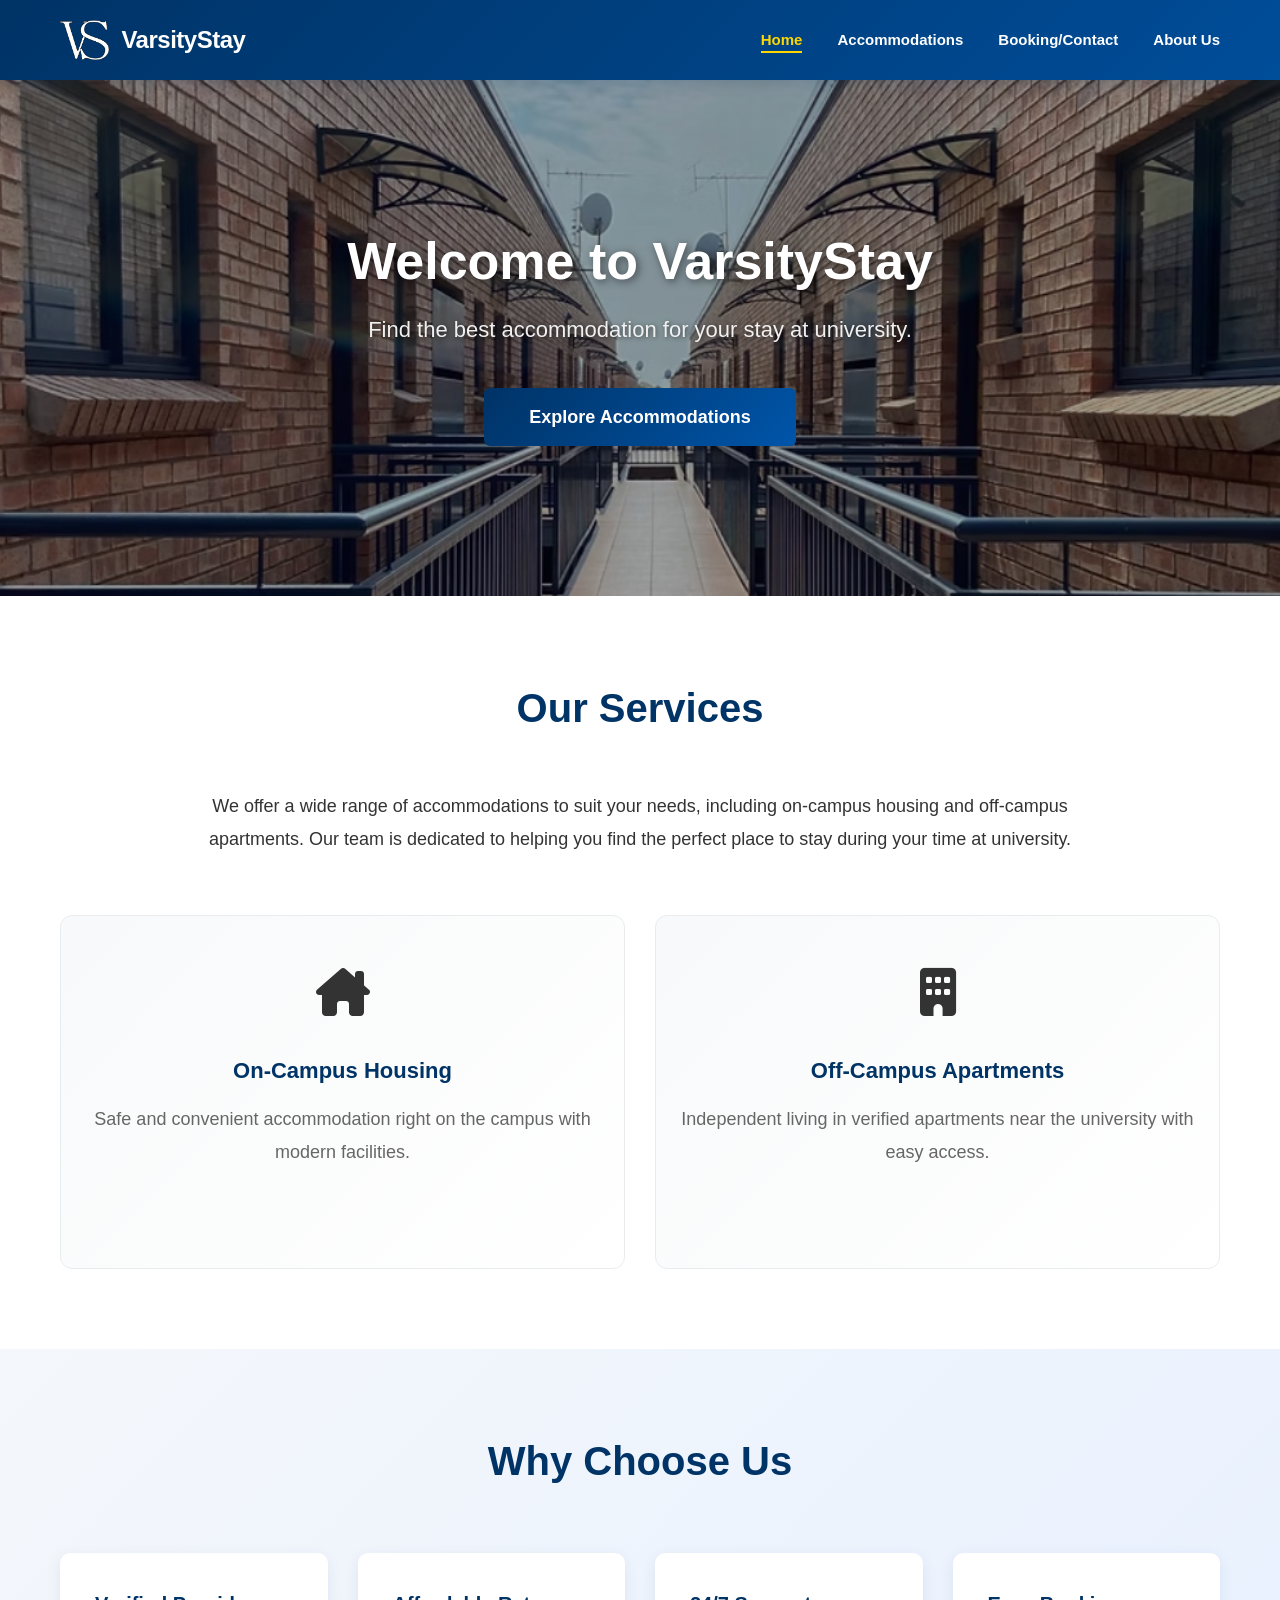
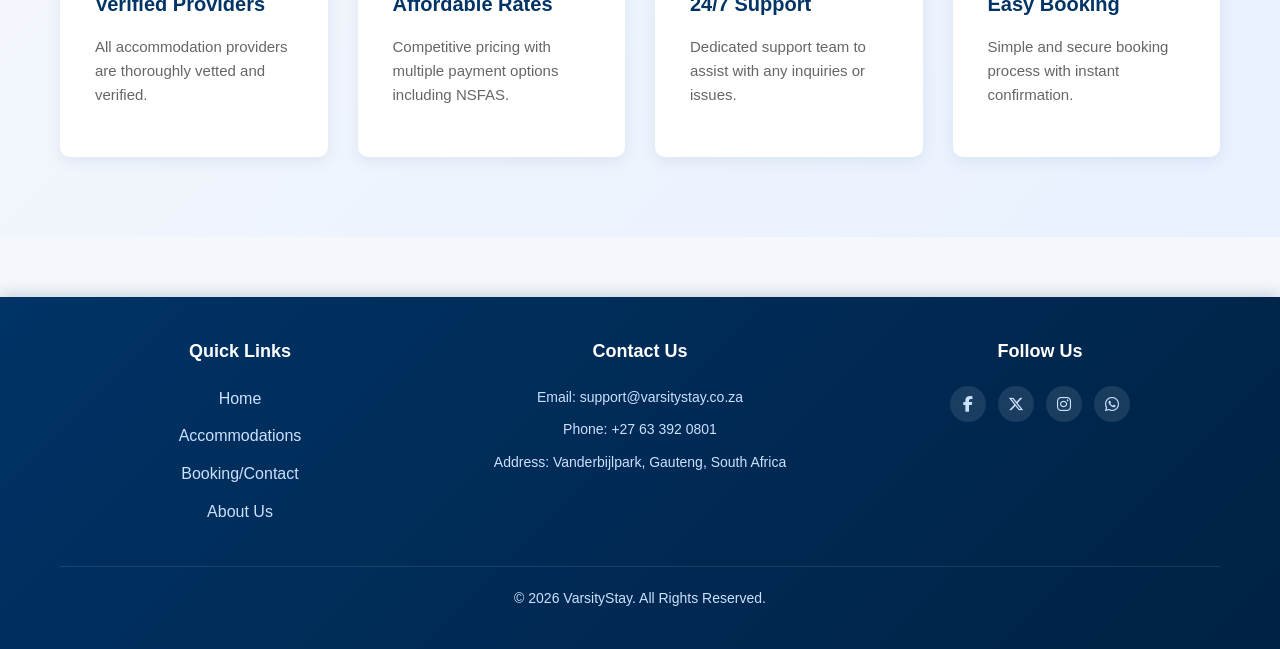
==== commit c8093cc9: "I made the animated background on the home page." ====
--- a/index.html
+++ b/index.html
@@ -5,8 +5,67 @@
     <meta name="viewport" content="width=device-width, initial-scale=1.0">
     <title>VarsityStay | Home</title>
     <link rel="icon" type="image/png" href="images/VS.png">
-    <link rel="stylesheet" href="css/style.css">
+    <link rel="stylesheet" href="css/style.css?v=1.1">
     <link rel="stylesheet" href="https://cdnjs.cloudflare.com/ajax/libs/font-awesome/6.5.1/css/all.min.css">
+    <style>
+        #hero {
+            position: relative;
+            overflow: hidden;
+        }
+
+        #hero::after {
+            content: '';
+            position: absolute;
+            top: 0;
+            left: 0;
+            right: 0;
+            bottom: 0;
+            background: url('images/VUT.jpeg') center/cover;
+            background-attachment: fixed;
+            animation: zoomBackground 15s ease-in-out infinite;
+            z-index: 0;
+        }
+
+        @keyframes zoomBackground {
+            0%, 100% {
+                transform: scale(1);
+            }
+            50% {
+                transform: scale(1.1);
+            }
+        }
+
+        #hero::before {
+            content: '';
+            position: absolute;
+            top: 0;
+            left: 0;
+            right: 0;
+            bottom: 0;
+            background: rgba(0, 0, 0, 0.35);
+            z-index: 1;
+        }
+
+        .hero-content {
+            position: relative;
+            z-index: 2 !important;
+        }
+
+        #hero h1 {
+            color: #ffffff !important;
+            text-shadow: 2px 2px 8px rgba(0, 0, 0, 0.5);
+        }
+
+        #hero p {
+            color: #f0f0f0 !important;
+            text-shadow: 1px 1px 4px rgba(0, 0, 0, 0.5);
+        }
+
+        #hero .btn {
+            position: relative;
+            z-index: 2;
+        }
+    </style>
 </head>
 <body>
     <header>
--- a/css/style.css
+++ b/css/style.css
@@ -123,22 +123,10 @@
 }
 
 #hero {
-    background: linear-gradient(135deg, #e6f0ff 0%, #cce0ff 100%);
     text-align: center;
     padding: 150px 20px;
     position: relative;
     overflow: hidden;
-}
-
-#hero::before {
-    content: '';
-    position: absolute;
-    top: -50%;
-    right: -10%;
-    width: 500px;
-    height: 500px;
-    background: radial-gradient(circle, rgba(0, 51, 102, 0.1) 0%, transparent 70%);
-    border-radius: 50%;
 }
 
 .hero-content {
@@ -249,7 +237,6 @@
     padding: 35px;
     border-radius: 10px;
     box-shadow: 0 4px 15px rgba(0, 51, 102, 0.08);
-    border-left: 4px solid #003366;
     transition: all 0.3s ease;
 }
 
@@ -325,6 +312,7 @@
     box-shadow: 0 8px 20px rgba(0, 51, 102, 0.3);
 }
 
+
 .btn:active {
     transform: translateY(0);
 }
@@ -381,7 +369,6 @@
     padding: 40px;
     background: linear-gradient(135deg, #f8f9fa 0%, #ffffff 100%);
     border-radius: 10px;
-    border-left: 5px solid #003366;
     box-shadow: 0 4px 15px rgba(0, 51, 102, 0.08);
     transition: all 0.3s ease;
 }
@@ -1002,7 +989,6 @@
     background: linear-gradient(135deg, #f8f9fa 0%, #ffffff 100%);
     padding: 40px;
     border-radius: 10px;
-    border-left: 5px solid #003366;
     margin-bottom: 40px;
 }
 
@@ -1167,7 +1153,6 @@
     padding: 25px;
     border-radius: 10px;
     box-shadow: 0 4px 15px rgba(0, 51, 102, 0.1);
-    border-top: 4px solid #003366;
 }
 
 .sidebar-box h3 {
@@ -1305,7 +1290,6 @@
     background: white;
     padding: 30px;
     border-radius: 10px;
-    border-left: 5px solid #003366;
     box-shadow: 0 4px 15px rgba(0, 51, 102, 0.08);
     transition: all 0.3s ease;
 }
@@ -1406,3 +1390,343 @@
     font-size: 14px;
 }
 
+.badge-nsfas {
+    display: inline-block;
+    background: linear-gradient(135deg, #28a745 0%, #20c997 100%);
+    color: white;
+    padding: 4px 12px;
+    border-radius: 12px;
+    font-size: 12px;
+    font-weight: 600;
+    margin-right: 8px;
+}
+
+.badge-selfpay {
+    display: inline-block;
+    background: linear-gradient(135deg, #007bff 0%, #0056b3 100%);
+    color: white;
+    padding: 4px 12px;
+    border-radius: 12px;
+    font-size: 12px;
+    font-weight: 600;
+}
+
+@media (max-width: 768px) {
+    section {
+        padding: 40px 15px;
+    }
+
+    h1, h2 {
+        font-size: 28px !important;
+    }
+
+    .header-container {
+        padding: 15px;
+        gap: 15px;
+    }
+
+    .logo a {
+        font-size: 18px;
+    }
+
+    .logo-img {
+        height: 32px;
+    }
+
+    nav ul {
+        gap: 15px;
+        font-size: 12px;
+    }
+
+    nav ul li a {
+        font-size: 13px;
+    }
+
+    #hero {
+        padding: 80px 15px;
+    }
+
+    #hero h1 {
+        font-size: 32px;
+    }
+
+    #hero p {
+        font-size: 16px;
+    }
+
+    .services-grid,
+    .features-grid,
+    .team-grid,
+    .institutions-grid,
+    .values-list,
+    .faq-grid,
+    .safety-tips-grid,
+    .steps-grid {
+        grid-template-columns: 1fr;
+        gap: 20px;
+    }
+
+    .accommodation-card {
+        width: 100%;
+        max-width: 300px;
+    }
+
+    .accommodations-row {
+        flex-direction: column;
+        align-items: center;
+        overflow-x: visible;
+        gap: 20px;
+    }
+
+    .modal {
+        width: 95%;
+        max-height: 90vh;
+    }
+
+    .modal-content {
+        padding: 25px;
+    }
+
+    .form-row {
+        grid-template-columns: 1fr;
+    }
+
+    .booking-form-wrapper {
+        grid-template-columns: 1fr;
+    }
+
+    .booking-sidebar {
+        order: -1;
+    }
+
+    .footer-content {
+        grid-template-columns: 1fr;
+        gap: 20px;
+    }
+
+    .social-links {
+        justify-content: flex-start;
+    }
+
+    .btn {
+        padding: 10px 20px;
+        font-size: 14px;
+    }
+
+    .btn-primary {
+        padding: 12px 25px;
+        font-size: 16px;
+    }
+
+    .team-member {
+        width: 100%;
+    }
+
+    .accom-image {
+        height: 180px;
+    }
+
+    .accom-content {
+        padding: 15px;
+    }
+
+    .accom-content h3 {
+        font-size: 18px;
+    }
+
+    .accom-details p {
+        font-size: 13px;
+    }
+
+    .institution-btn {
+        padding: 15px;
+        font-size: 13px;
+    }
+
+    .institution-btn i {
+        font-size: 24px;
+    }
+
+    #accommodations-header h1,
+    #booking-hero h1 {
+        font-size: 32px;
+    }
+
+    #accommodations-header p,
+    #booking-hero .lead {
+        font-size: 16px;
+    }
+}
+
+@media (max-width: 600px) {
+    .booking-form-wrapper {
+        grid-template-columns: 1fr;
+    }
+
+    .form-row {
+        grid-template-columns: 1fr;
+    }
+
+    .accommodation-card {
+        width: 100%;
+        max-width: 280px;
+    }
+
+    .accommodations-row {
+        flex-direction: column;
+        align-items: center;
+    }
+}
+
+@media (max-width: 360px) {
+    section {
+        padding: 30px 12px;
+    }
+
+    h1, h2 {
+        font-size: 20px !important;
+    }
+
+    .header-container {
+        padding: 12px;
+        gap: 10px;
+        flex-direction: column;
+        align-items: flex-start;
+    }
+
+    .logo a {
+        font-size: 16px;
+    }
+
+    .logo-img {
+        height: 30px;
+    }
+
+    nav {
+        width: 100%;
+    }
+
+    nav ul {
+        gap: 8px;
+        flex-wrap: wrap;
+    }
+
+    nav ul li a {
+        font-size: 10px;
+    }
+
+    #hero {
+        padding: 50px 12px;
+    }
+
+    #hero h1 {
+        font-size: 22px;
+    }
+
+    #hero p {
+        font-size: 13px;
+    }
+
+    .accommodation-card {
+        width: 100%;
+        max-width: 100%;
+        min-width: 0;
+    }
+
+    .accommodations-row {
+        flex-direction: column;
+        align-items: center;
+        overflow-x: visible;
+        gap: 15px;
+    }
+
+    .services-grid,
+    .features-grid,
+    .team-grid,
+    .institutions-grid,
+    .values-list,
+    .faq-grid,
+    .safety-tips-grid,
+    .steps-grid {
+        grid-template-columns: 1fr;
+        gap: 15px;
+    }
+
+    .service-card {
+        padding: 25px 15px;
+    }
+
+    .form-row {
+        grid-template-columns: 1fr;
+        gap: 15px;
+    }
+
+    .booking-form-wrapper {
+        grid-template-columns: 1fr;
+        gap: 20px;
+    }
+
+    .booking-sidebar {
+        order: -1;
+    }
+
+    .booking-form-container {
+        padding: 20px;
+    }
+
+    .sidebar-box {
+        padding: 15px;
+    }
+
+    .modal {
+        width: 95%;
+        max-height: 90vh;
+    }
+
+    .modal-content {
+        padding: 15px;
+    }
+
+    .accom-badge {
+        padding: 4px 8px;
+        font-size: 10px;
+    }
+
+    .team-member {
+        width: 100%;
+    }
+
+    .feature {
+        padding: 20px;
+    }
+
+    .contact-form {
+        padding: 20px;
+    }
+
+    .btn {
+        padding: 10px 15px;
+        font-size: 12px;
+    }
+
+    .btn-primary {
+        padding: 12px 20px;
+        font-size: 14px;
+    }
+
+    .step-number {
+        width: 40px;
+        height: 40px;
+        font-size: 16px;
+    }
+
+    .footer-content {
+        grid-template-columns: 1fr;
+        gap: 15px;
+    }
+
+    .social-links {
+        justify-content: flex-start;
+    }
+}
+
